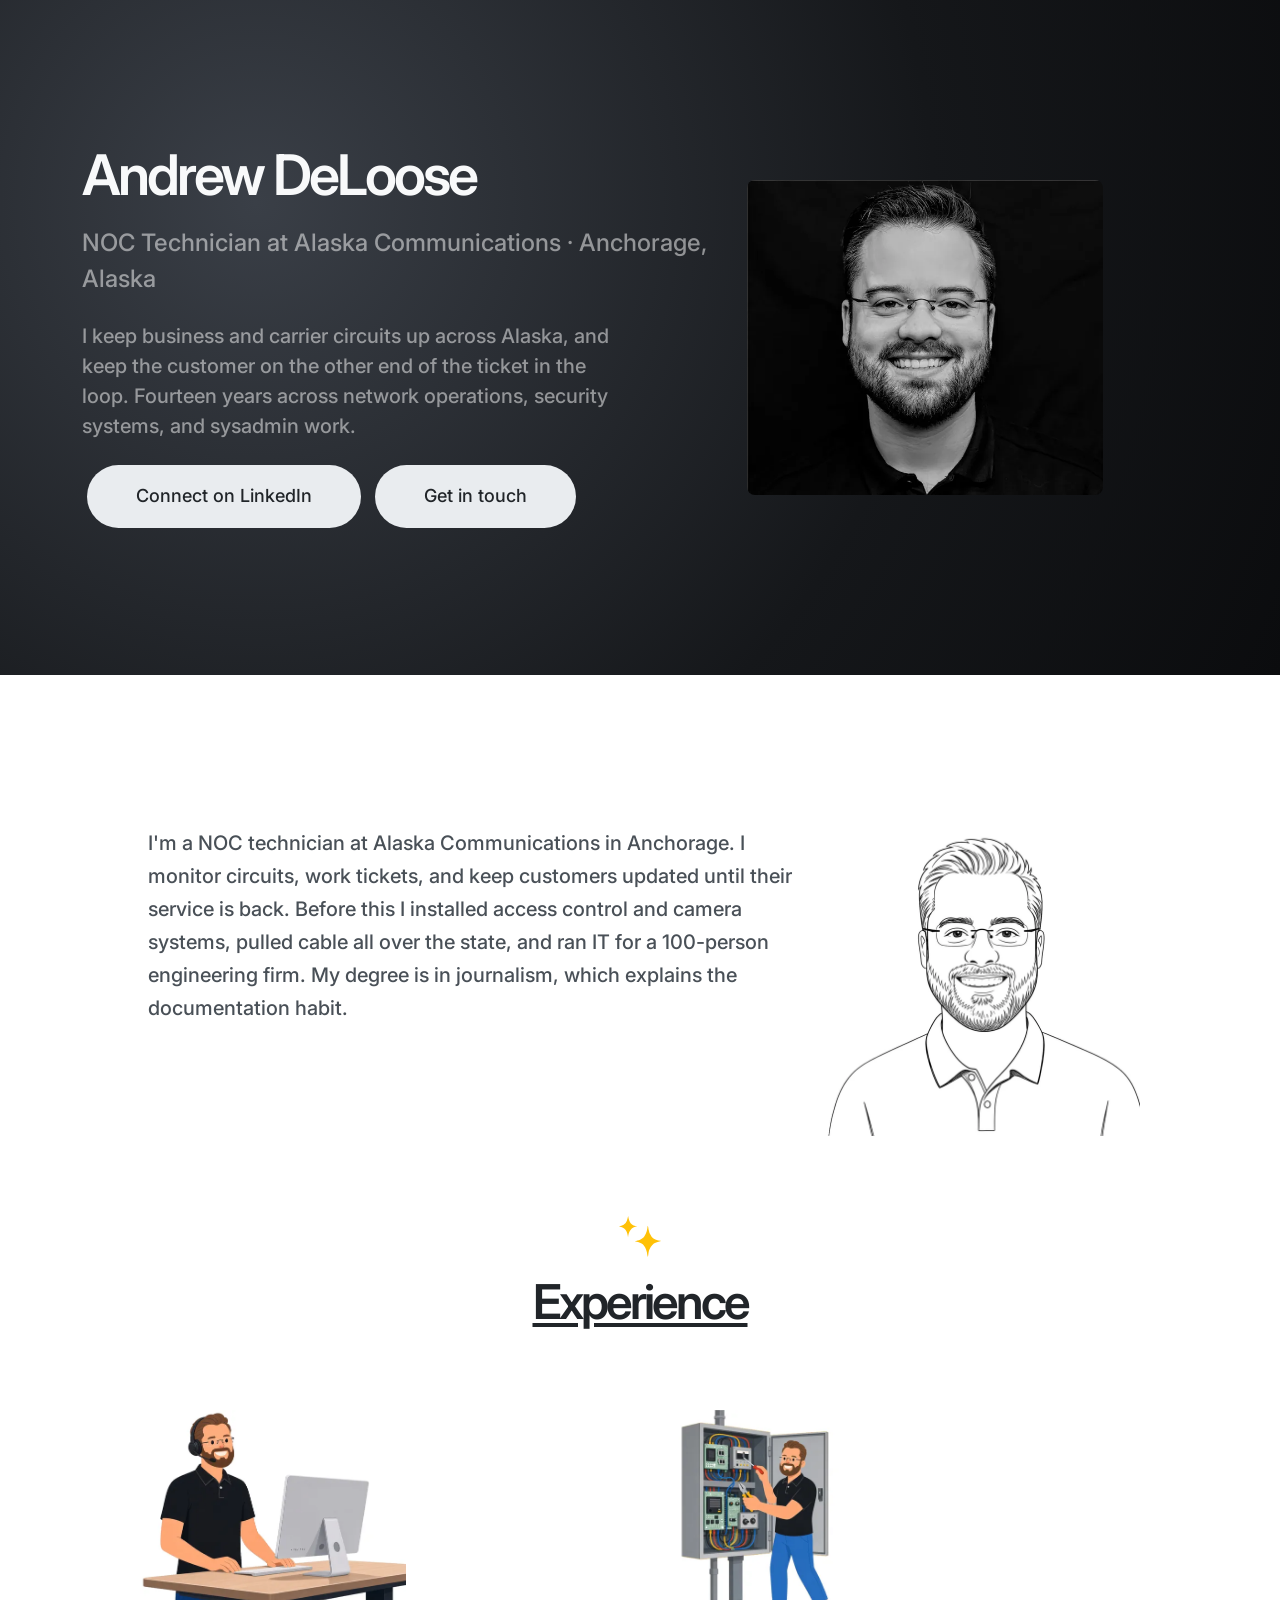
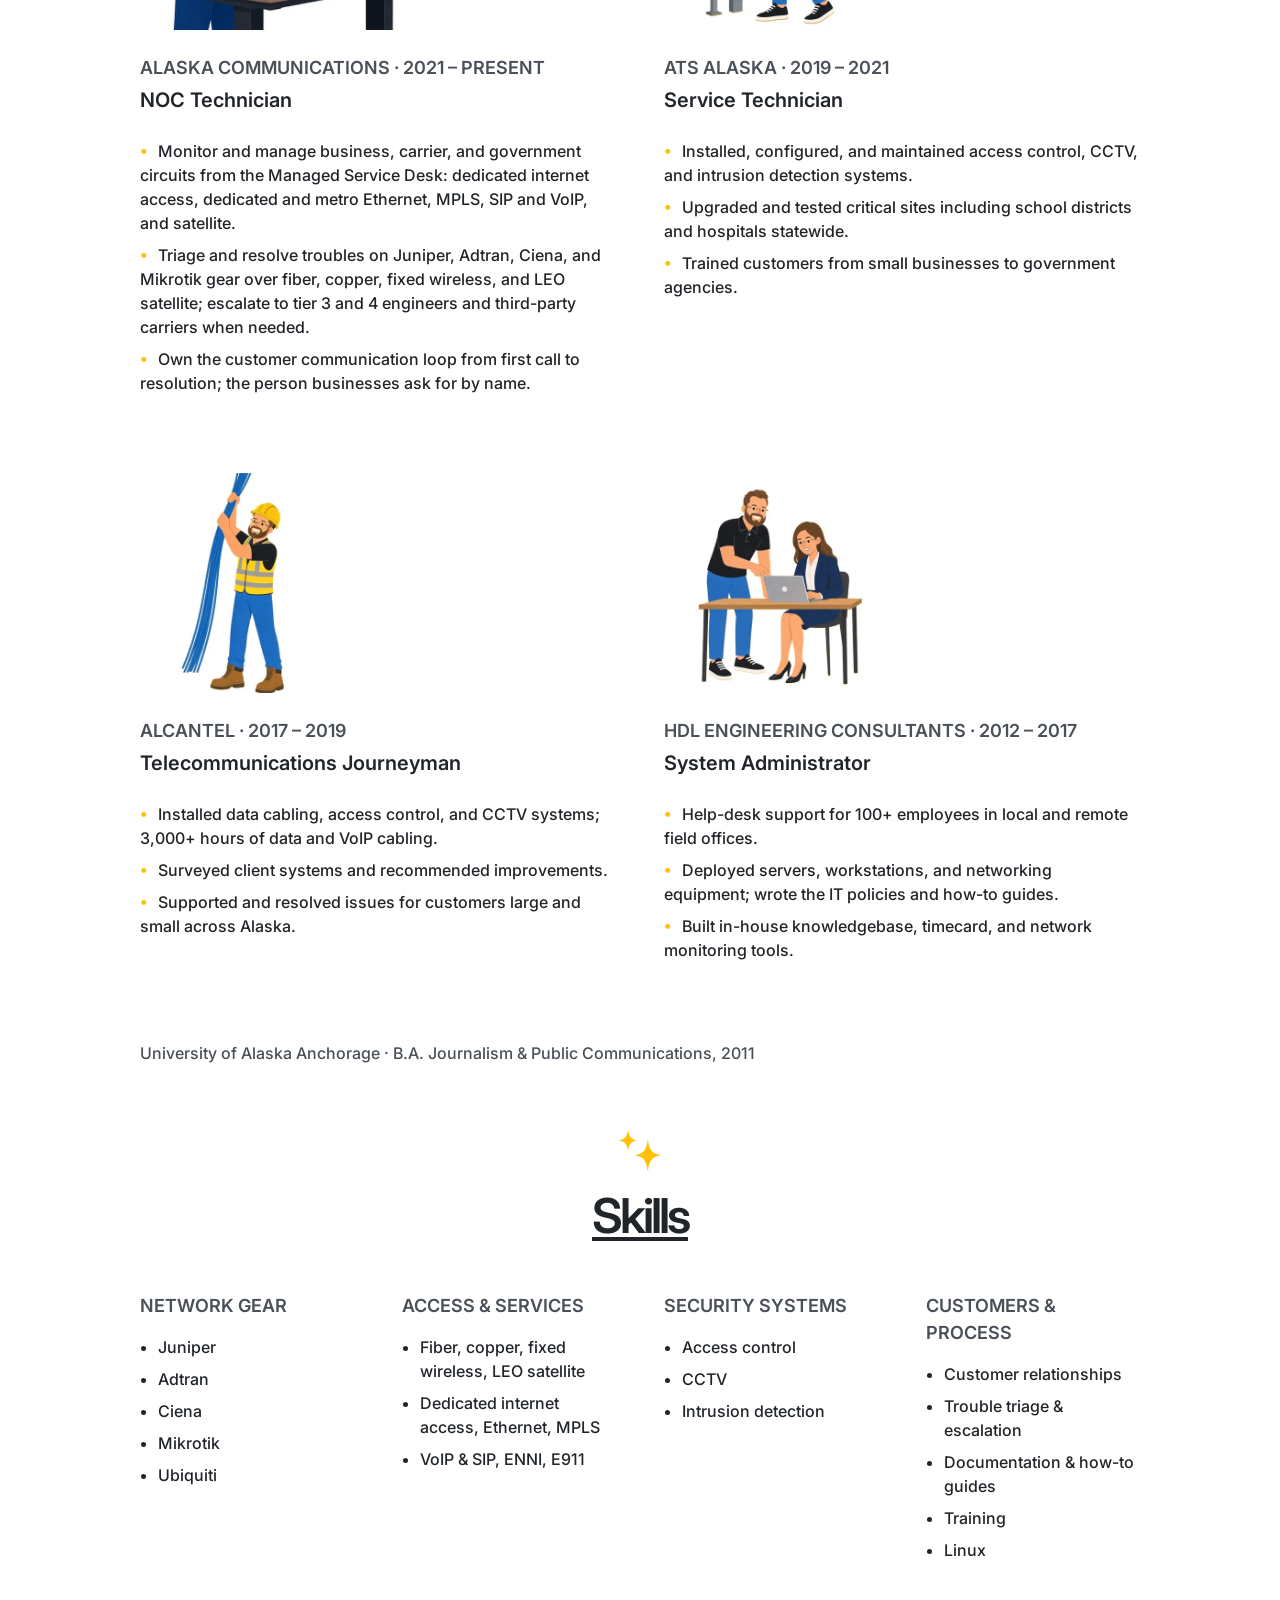
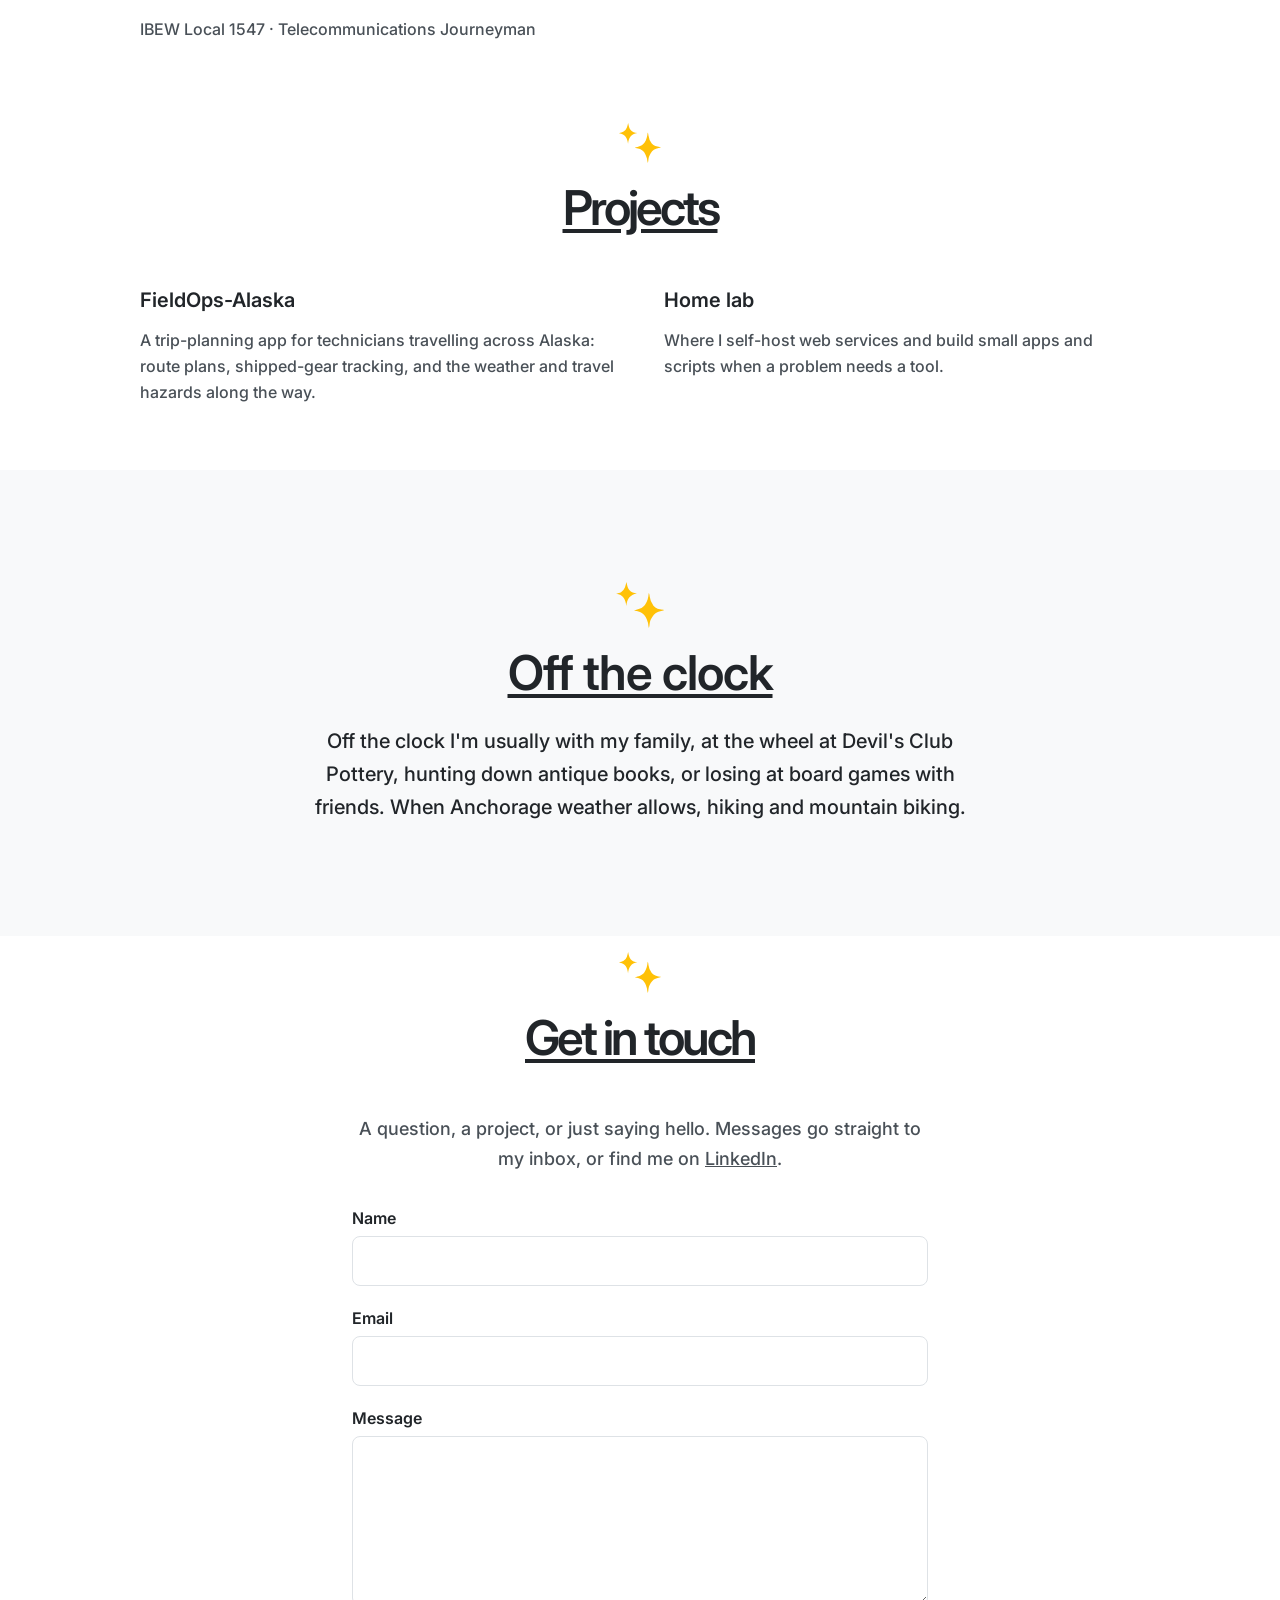
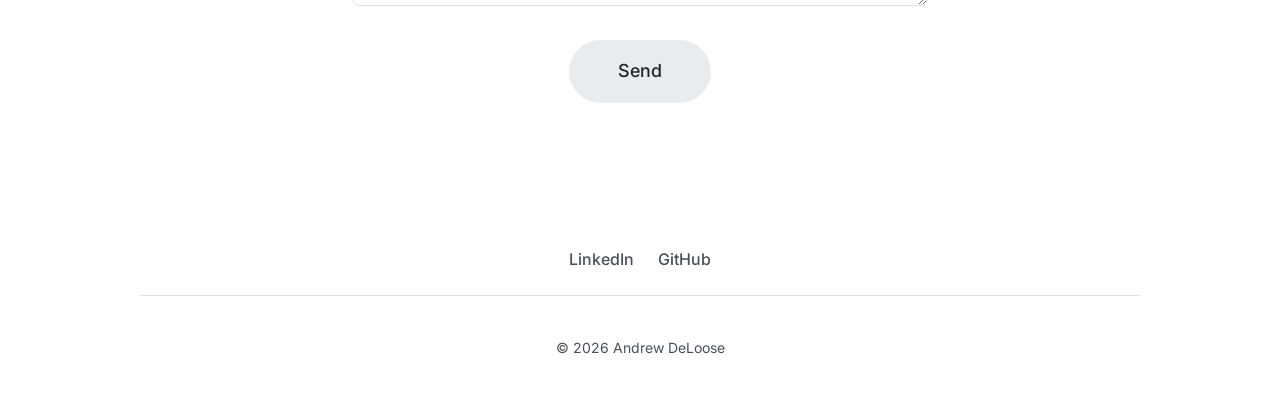
==== index.html @ 83fa168b "Refresh site copy and add contact form, projects and analytics - Name Alaska Communications and the " ====
<!DOCTYPE html>
<html lang="en-US">
<head>
	<meta charset="utf-8">
	<meta name="viewport" content="width=device-width, initial-scale=1">
	<title>Andrew DeLoose · NOC Technician, Anchorage, Alaska</title>
	<meta name="author" content="Andrew DeLoose">
	<meta name="description" content="NOC Technician at Alaska Communications in Anchorage. Business and carrier circuits on Juniper, Adtran, Ciena, and Mikrotik gear, plus security systems and sysadmin.">
	<meta name="robots" content="index, follow">
	<meta name="theme-color" content="#15171a">
	<link rel="canonical" href="https://andrewdeloose.com/">
	<link rel="icon" href="/favicon.svg" type="image/svg+xml">
	<link rel="apple-touch-icon" sizes="180x180" href="/apple-touch-icon.png">
	<meta property="og:type" content="website">
	<meta property="og:site_name" content="Andrew DeLoose">
	<meta property="og:locale" content="en_US">
	<meta property="og:url" content="https://andrewdeloose.com/">
	<meta property="og:title" content="Andrew DeLoose · NOC Technician, Anchorage, Alaska">
	<meta property="og:description" content="NOC Technician at Alaska Communications in Anchorage. Business and carrier circuits on Juniper, Adtran, Ciena, and Mikrotik gear, plus security systems and sysadmin.">
	<meta property="og:image" content="https://andrewdeloose.com/images/portrait-photo.jpg">
	<meta property="og:image:width" content="640">
	<meta property="og:image:height" content="567">
	<meta property="og:image:alt" content="Black-and-white headshot of Andrew DeLoose">
	<meta name="twitter:card" content="summary">
	<meta name="twitter:title" content="Andrew DeLoose · NOC Technician, Anchorage, Alaska">
	<meta name="twitter:description" content="NOC Technician at Alaska Communications in Anchorage. Business and carrier circuits on Juniper, Adtran, Ciena, and Mikrotik gear, plus security systems and sysadmin.">
	<meta name="twitter:image" content="https://andrewdeloose.com/images/portrait-photo.jpg">
	<link rel="preconnect" href="https://fonts.googleapis.com">
	<link rel="preconnect" href="https://fonts.gstatic.com" crossorigin>
	<link href="https://fonts.googleapis.com/css2?family=Inter:wght@400;500;600;700&display=swap" rel="stylesheet">
	<link rel="stylesheet" href="css/site.css">
	<script type="application/ld+json">
	{
		"@context": "https://schema.org",
		"@type": "Person",
		"name": "Andrew DeLoose",
		"url": "https://andrewdeloose.com/",
		"sameAs": [
			"https://www.linkedin.com/in/andrew-deloose-b6aa15a1",
			"https://github.com/kogneto"
		],
		"jobTitle": "NOC Technician",
		"worksFor": {
			"@type": "Organization",
			"name": "Alaska Communications"
		},
		"address": {
			"@type": "PostalAddress",
			"addressLocality": "Anchorage",
			"addressRegion": "AK",
			"addressCountry": "US"
		},
		"knowsAbout": ["Network operations", "Juniper", "Adtran", "Ciena", "Mikrotik", "Dedicated Internet Access", "MPLS", "VoIP", "Access control", "CCTV", "System administration"]
	}
	</script>
</head>
<body>

	<header class="hero">
		<div class="container">
			<div class="row">
				<div class="hero-text">
					<h1>Andrew DeLoose</h1>
					<p class="hero-sub">NOC Technician at Alaska Communications &middot; Anchorage, Alaska</p>
					<p class="hero-tag">I keep business and carrier circuits up across Alaska, and keep the customer on the other end of the ticket in the loop. Fourteen years across network operations, security systems, and sysadmin work.</p>
					<a href="https://www.linkedin.com/in/andrew-deloose-b6aa15a1" class="button">Connect on LinkedIn</a>
					<a href="#contact" class="button">Get in touch</a>
				</div>
				<div class="hero-photo">
					<picture>
						<source srcset="images/portrait-photo.webp" type="image/webp">
						<img src="images/portrait-photo.jpg" alt="Black-and-white headshot of Andrew DeLoose" width="640" height="567" fetchpriority="high">
					</picture>
				</div>
			</div>
		</div>
	</header>

	<main>

		<section class="section intro" aria-label="About">
			<div class="container">
				<div class="row">
					<div class="intro-art">
						<picture>
							<source srcset="images/portrait-line.webp" type="image/webp">
							<img src="images/portrait-line.png" alt="Line-art portrait of Andrew DeLoose" width="640" height="640" loading="lazy" decoding="async">
						</picture>
					</div>
					<div class="intro-text">
						<p>I'm a NOC technician at Alaska Communications in Anchorage. I monitor circuits, work tickets, and keep customers updated until their service is back. Before this I installed access control and camera systems, pulled cable all over the state, and ran IT for a 100-person engineering firm. My degree is in journalism, which explains the documentation habit.</p>
					</div>
				</div>
			</div>
		</section>

		<section class="section experience">
			<div class="container">
				<div class="section-title">
					<img src="images/sparkle.svg" alt="" width="42" height="40">
					<h2>Experience</h2>
				</div>
				<div class="row jobs">
					<article class="job">
						<picture>
							<source srcset="images/job-telecom.webp" type="image/webp">
							<img src="images/job-telecom.png" alt="" width="266" height="220" loading="lazy" decoding="async">
						</picture>
						<p class="eyebrow">Alaska Communications &middot; 2021 &ndash; Present</p>
						<h3>NOC Technician</h3>
						<ul>
							<li>Monitor and manage business, carrier, and government circuits from the Managed Service Desk: dedicated internet access, dedicated and metro Ethernet, MPLS, SIP and VoIP, and satellite.</li>
							<li>Triage and resolve troubles on Juniper, Adtran, Ciena, and Mikrotik gear over fiber, copper, fixed wireless, and LEO satellite; escalate to tier 3 and 4 engineers and third-party carriers when needed.</li>
							<li>Own the customer communication loop from first call to resolution; the person businesses ask for by name.</li>
						</ul>
					</article>
					<article class="job">
						<picture>
							<source srcset="images/job-ats.webp" type="image/webp">
							<img src="images/job-ats.png" alt="" width="220" height="220" loading="lazy" decoding="async">
						</picture>
						<p class="eyebrow">ATS Alaska &middot; 2019 &ndash; 2021</p>
						<h3>Service Technician</h3>
						<ul>
							<li>Installed, configured, and maintained access control, CCTV, and intrusion detection systems.</li>
							<li>Upgraded and tested critical sites including school districts and hospitals statewide.</li>
							<li>Trained customers from small businesses to government agencies.</li>
						</ul>
					</article>
					<article class="job">
						<picture>
							<source srcset="images/job-alcantel.webp" type="image/webp">
							<img src="images/job-alcantel.png" alt="" width="220" height="220" loading="lazy" decoding="async">
						</picture>
						<p class="eyebrow">AlcanTel &middot; 2017 &ndash; 2019</p>
						<h3>Telecommunications Journeyman</h3>
						<ul>
							<li>Installed data cabling, access control, and CCTV systems; 3,000+ hours of data and VoIP cabling.</li>
							<li>Surveyed client systems and recommended improvements.</li>
							<li>Supported and resolved issues for customers large and small across Alaska.</li>
						</ul>
					</article>
					<article class="job">
						<picture>
							<source srcset="images/job-hdl.webp" type="image/webp">
							<img src="images/job-hdl.png" alt="" width="220" height="220" loading="lazy" decoding="async">
						</picture>
						<p class="eyebrow">HDL Engineering Consultants &middot; 2012 &ndash; 2017</p>
						<h3>System Administrator</h3>
						<ul>
							<li>Help-desk support for 100+ employees in local and remote field offices.</li>
							<li>Deployed servers, workstations, and networking equipment; wrote the IT policies and how-to guides.</li>
							<li>Built in-house knowledgebase, timecard, and network monitoring tools.</li>
						</ul>
					</article>
				</div>
				<p class="education">University of Alaska Anchorage &middot; B.A. Journalism &amp; Public Communications, 2011</p>
			</div>
		</section>

		<section class="section skills">
			<div class="container">
				<div class="section-title">
					<img src="images/sparkle.svg" alt="" width="42" height="40">
					<h2>Skills</h2>
				</div>
				<div class="row">
					<div class="skill">
						<p class="eyebrow">Network gear</p>
						<ul>
							<li>Juniper</li>
							<li>Adtran</li>
							<li>Ciena</li>
							<li>Mikrotik</li>
							<li>Ubiquiti</li>
						</ul>
					</div>
					<div class="skill">
						<p class="eyebrow">Access &amp; services</p>
						<ul>
							<li>Fiber, copper, fixed wireless, LEO satellite</li>
							<li>Dedicated internet access, Ethernet, MPLS</li>
							<li>VoIP &amp; SIP, ENNI, E911</li>
						</ul>
					</div>
					<div class="skill">
						<p class="eyebrow">Security systems</p>
						<ul>
							<li>Access control</li>
							<li>CCTV</li>
							<li>Intrusion detection</li>
						</ul>
					</div>
					<div class="skill">
						<p class="eyebrow">Customers &amp; process</p>
						<ul>
							<li>Customer relationships</li>
							<li>Trouble triage &amp; escalation</li>
							<li>Documentation &amp; how-to guides</li>
							<li>Training</li>
							<li>Linux</li>
						</ul>
					</div>
				</div>
				<p class="credential">IBEW Local 1547 &middot; Telecommunications Journeyman</p>
			</div>
		</section>

		<section class="section projects">
			<div class="container">
				<div class="section-title">
					<img src="images/sparkle.svg" alt="" width="42" height="40">
					<h2>Projects</h2>
				</div>
				<div class="row">
					<article class="project">
						<h3>FieldOps-Alaska</h3>
						<p>A trip-planning app for technicians travelling across Alaska: route plans, shipped-gear tracking, and the weather and travel hazards along the way.</p>
					</article>
					<article class="project">
						<h3>Home lab</h3>
						<p>Where I self-host web services and build small apps and scripts when a problem needs a tool.</p>
					</article>
				</div>
			</div>
		</section>

		<section class="section offclock" id="offclock">
			<div class="container">
				<div class="row">
					<div class="offclock-text">
						<img src="images/sparkle.svg" alt="" width="48" height="46">
						<h2>Off the clock</h2>
						<p>Off the clock I'm usually with my family, at the wheel at Devil's Club Pottery, hunting down antique books, or losing at board games with friends. When Anchorage weather allows, hiking and mountain biking.</p>
					</div>
				</div>
			</div>
		</section>

		<section class="section contact" id="contact">
			<div class="container">
				<div class="section-title">
					<img src="images/sparkle.svg" alt="" width="42" height="40">
					<h2>Get in touch</h2>
				</div>
				<p class="contact-lead">A question, a project, or just saying hello. Messages go straight to my inbox, or find me on <a href="https://www.linkedin.com/in/andrew-deloose-b6aa15a1">LinkedIn</a>.</p>
				<form class="contact-form" action="https://api.web3forms.com/submit" method="POST">
					<input type="hidden" name="access_key" value="18b28a4e-0c64-4c32-a56f-6233b430051a">
					<input type="hidden" name="subject" value="Message from andrewdeloose.com">
					<input type="hidden" name="from_name" value="andrewdeloose.com">
					<input type="hidden" name="redirect" value="https://andrewdeloose.com/thanks.html">
					<input type="checkbox" name="botcheck" class="botcheck" tabindex="-1" autocomplete="off">
					<div class="field">
						<label for="contact-name">Name</label>
						<input id="contact-name" type="text" name="name" autocomplete="name" required>
					</div>
					<div class="field">
						<label for="contact-email">Email</label>
						<input id="contact-email" type="email" name="email" autocomplete="email" required>
					</div>
					<div class="field">
						<label for="contact-message">Message</label>
						<textarea id="contact-message" name="message" rows="6" required></textarea>
					</div>
					<button type="submit" class="button">Send</button>
				</form>
			</div>
		</section>

	</main>

	<footer>
		<div class="container">
			<nav class="footer-links" aria-label="Profiles">
				<a href="https://www.linkedin.com/in/andrew-deloose-b6aa15a1">LinkedIn</a>
				<a href="https://github.com/kogneto">GitHub</a>
			</nav>
			<p class="copyright">&copy; 2026 Andrew DeLoose</p>
		</div>
	</footer>

	<script>
		var band = document.getElementById('offclock');
		if ('IntersectionObserver' in window) {
			new IntersectionObserver(function (entries) {
				entries.forEach(function (entry) { band.classList.toggle('is-dark', entry.isIntersecting); });
			}, { rootMargin: '0px 0px -55% 0px' }).observe(band);
		}
	</script>
	<script data-goatcounter="https://andrewdeloose.goatcounter.com/count" async src="//gc.zgo.at/count.js"></script>

</body>
</html>
---- css/site.css ----
/* andrewdeloose.com — one stylesheet, mobile first.
   Spacing and column widths mirror the Bootstrap grid the old build used
   (24px gutters, 64rem content width) so the rendered page matches it. */

:root {
	--text: #212529;
	--muted: #495057;
	--light: #f8f9fa;
	--rule: #dee2e6;
	--accent: #ffc107;
	--button: #e9ecef;
	--band: #000;
	--band-text: #e9ecef;
	--hero: radial-gradient(circle at 20% 30%, #3a3f47 0%, #15171a 60%, #0b0c0e 100%);
}

*, *::before, *::after { box-sizing: border-box; }

body {
	margin: 0;
	font-family: Inter, sans-serif;
	font-size: 1rem;
	line-height: 1.5;
	color: var(--text);
	background: #fff;
}

img { display: block; max-width: 100%; height: auto; }
h1, h2, h3 { margin: 0 0 30px; font-weight: 600; line-height: 1.2; }
h1 { margin-bottom: 1rem; font-size: min(3.5rem, 1.475rem + 2.7vw); color: var(--light); }
h2 { font-size: min(3rem, 1.425rem + 2.1vw); text-decoration: underline; text-underline-offset: 4px; }
h3 { margin-bottom: 1.5rem; font-size: 1.25rem; line-height: 1.5; }
p { margin: 0 0 1rem; }
ul { margin: 0 0 30px; padding: 0; list-style: none; }
li { margin-bottom: .5rem; font-weight: 500; }
a { color: inherit; }

/* Grid helpers */
.container { width: 100%; max-width: 64rem; margin: 0 auto; padding: 0 12px; }
.row { display: flex; flex-wrap: wrap; margin: 0 -12px; }
.row > * { width: 100%; padding: 0 12px; }

/* Hero (also the 404 page) */
.hero {
	display: flex;
	align-items: center;
	min-height: 75vh;
	padding: 3rem 0;
	color: #fff;
	background: var(--hero);
}
.hero .container { max-width: none; }
.hero .row { align-items: center; }
.hero-sub, .hero-tag { margin: 0; font-weight: 500; color: rgba(255, 255, 255, .5); }
.hero-sub { font-size: min(1.5rem, 1.275rem + .3vw); }
.hero-tag { max-width: 34rem; margin-top: 1.5rem; font-size: 1.25rem; }
.hero-photo { display: none; }
.hero-photo img { border-radius: .5rem; }

.button {
	display: inline-block;
	margin: 1.5rem 5px 5px;
	padding: 1rem 3rem;
	font-size: 1.125rem;
	font-weight: 500;
	line-height: 1.6;
	color: var(--text);
	text-align: center;
	text-decoration: none;
	white-space: nowrap;
	background: var(--button);
	border: 1px solid transparent;
	border-radius: 50rem;
	transition: .2s ease-in-out;
}
.button:hover { color: #fff; background: var(--text); }

/* Content sections */
main { padding: 5rem 0; }
.section { position: relative; padding: 4rem 0; overflow: hidden; }
.section-title { margin-bottom: 3rem; text-align: center; }
.section-title img { margin: 0 auto 1rem; }
.eyebrow {
	margin: 0 0 .25rem;
	font-size: 1.125rem;
	font-weight: 600;
	line-height: 1.5;
	color: var(--muted);
	text-transform: uppercase;
}

.intro .row { row-gap: 1.5rem; justify-content: space-between; }
.intro-text { padding: .5rem 12px 0 20px; }
.intro p { margin: 0; font-size: 1.25rem; font-weight: 500; line-height: 1.65; color: var(--muted); }

.experience { padding: 1rem 0 0; }
.jobs { row-gap: 3rem; }
.job img { max-height: 220px; margin-bottom: 1.5rem; }
.job li::before {
	content: "\2022";
	display: inline-block;
	position: relative;
	top: -1px;
	width: 1.125rem;
	font-weight: 700;
	color: var(--accent);
}
.education { margin: 3rem 0 0; font-weight: 500; line-height: 1.65; color: var(--muted); }

.skills .row { row-gap: 1.5rem; justify-content: center; }
.skills .eyebrow { margin-bottom: 1rem; }
.skills ul { list-style: disc; padding-left: 1.125rem; }
.credential { margin: 1.5rem 0 0; font-weight: 500; line-height: 1.65; color: var(--muted); }

/* Projects */
.projects { padding-top: 1rem; }
.projects .row { row-gap: 1.5rem; }
.project h3 { margin-bottom: .75rem; }
.project p { margin: 0; font-weight: 500; line-height: 1.65; color: var(--muted); }

/* Get in touch */
.contact { padding-top: 1rem; }
.contact-lead {
	max-width: 36rem;
	margin: 0 auto 2rem;
	font-size: 1.125rem;
	font-weight: 500;
	line-height: 1.65;
	color: var(--muted);
	text-align: center;
}
.contact-form { max-width: 36rem; margin: 0 auto; text-align: center; }
.field { margin-bottom: 1.25rem; text-align: left; }
.field label { display: block; margin-bottom: .375rem; font-weight: 600; }
.field input, .field textarea {
	width: 100%;
	padding: .75rem 1rem;
	font: inherit;
	color: var(--text);
	background: #fff;
	border: 1px solid var(--rule);
	border-radius: .5rem;
}
.field textarea { resize: vertical; }
.field input:focus, .field textarea:focus {
	border-color: var(--text);
	outline: 2px solid var(--accent);
	outline-offset: 1px;
}
.contact-form .button { margin: .5rem 0 0; font-family: inherit; cursor: pointer; }
.botcheck { display: none; }

/* "Off the clock" turns black once it scrolls into view (class added by the inline script) */
.offclock { text-align: center; background: var(--light); }
.offclock, .offclock h2 { transition: background-color .5s ease, color .5s ease; }
.offclock .row { justify-content: center; }
.offclock img { margin: 0 auto 1rem; }
.offclock h2 { margin-bottom: 1.5rem; }
.offclock p { margin: 0; font-size: 1.25rem; font-weight: 500; line-height: 1.65; }
.offclock.is-dark { color: var(--band-text); background: var(--band); }
.offclock.is-dark h2 { color: var(--light); }

/* Footer */
.footer-links { display: flex; justify-content: center; margin-bottom: 1.5rem; }
.footer-links a { padding: 0 12px; font-weight: 500; color: var(--muted); text-decoration: none; }
.copyright {
	margin: 0;
	padding: 2.5rem 0;
	font-size: .875rem;
	line-height: 1.65;
	color: var(--muted);
	text-align: center;
	border-top: 1px solid var(--rule);
}

/* 404 */
.error { min-height: 100vh; text-align: center; }
.error-code {
	margin: 0;
	font-size: clamp(5rem, 2rem + 12vw, 10rem);
	font-weight: 700;
	line-height: 1;
	letter-spacing: 4px;
	color: rgba(255, 255, 255, .5);
}
.error .hero-tag { margin-right: auto; margin-left: auto; }

/* Breakpoints (same steps as the old grid) */
@media (min-width: 576px) {
	.hero .container { max-width: 540px; }
}
@media (min-width: 768px) {
	.hero .container { max-width: 720px; }
	.hero-text { width: 75%; }
	.hero-photo { display: block; width: 41.66666667%; }
	.intro-art { width: 33.33333333%; }
	.intro-text { width: 66.66666667%; }
	.job { width: 50%; }
	.skill { width: 50%; }
	.project { width: 50%; }
	.offclock-text { width: 66.66666667%; }
}
@media (min-width: 992px) {
	.hero .container { max-width: 960px; }
	.hero-text { width: 66.66666667%; }
	.hero-photo { width: 33.33333333%; }
	h1, h2 { letter-spacing: -3px; }
	.offclock h2 { letter-spacing: -1px; }
	.intro .row { flex-direction: row-reverse; }
	.experience .section-title { margin-bottom: 5rem; }
	.skill { width: 25%; }
	.jobs, .skills .row, .projects .row { margin: 0 -24px; }
	.job, .skill, .project { padding: 0 24px; }
	.offclock .container { padding-top: 3rem; padding-bottom: 3rem; }
}
@media (min-width: 1200px) {
	.hero .container { max-width: 1140px; }
	.hero-text { width: 58.33333333%; }
}
@media (min-width: 1400px) {
	.hero .container { max-width: 1320px; }
}
@media (prefers-reduced-motion: reduce) {
	.button, .offclock, .offclock h2 { transition: none; }
}
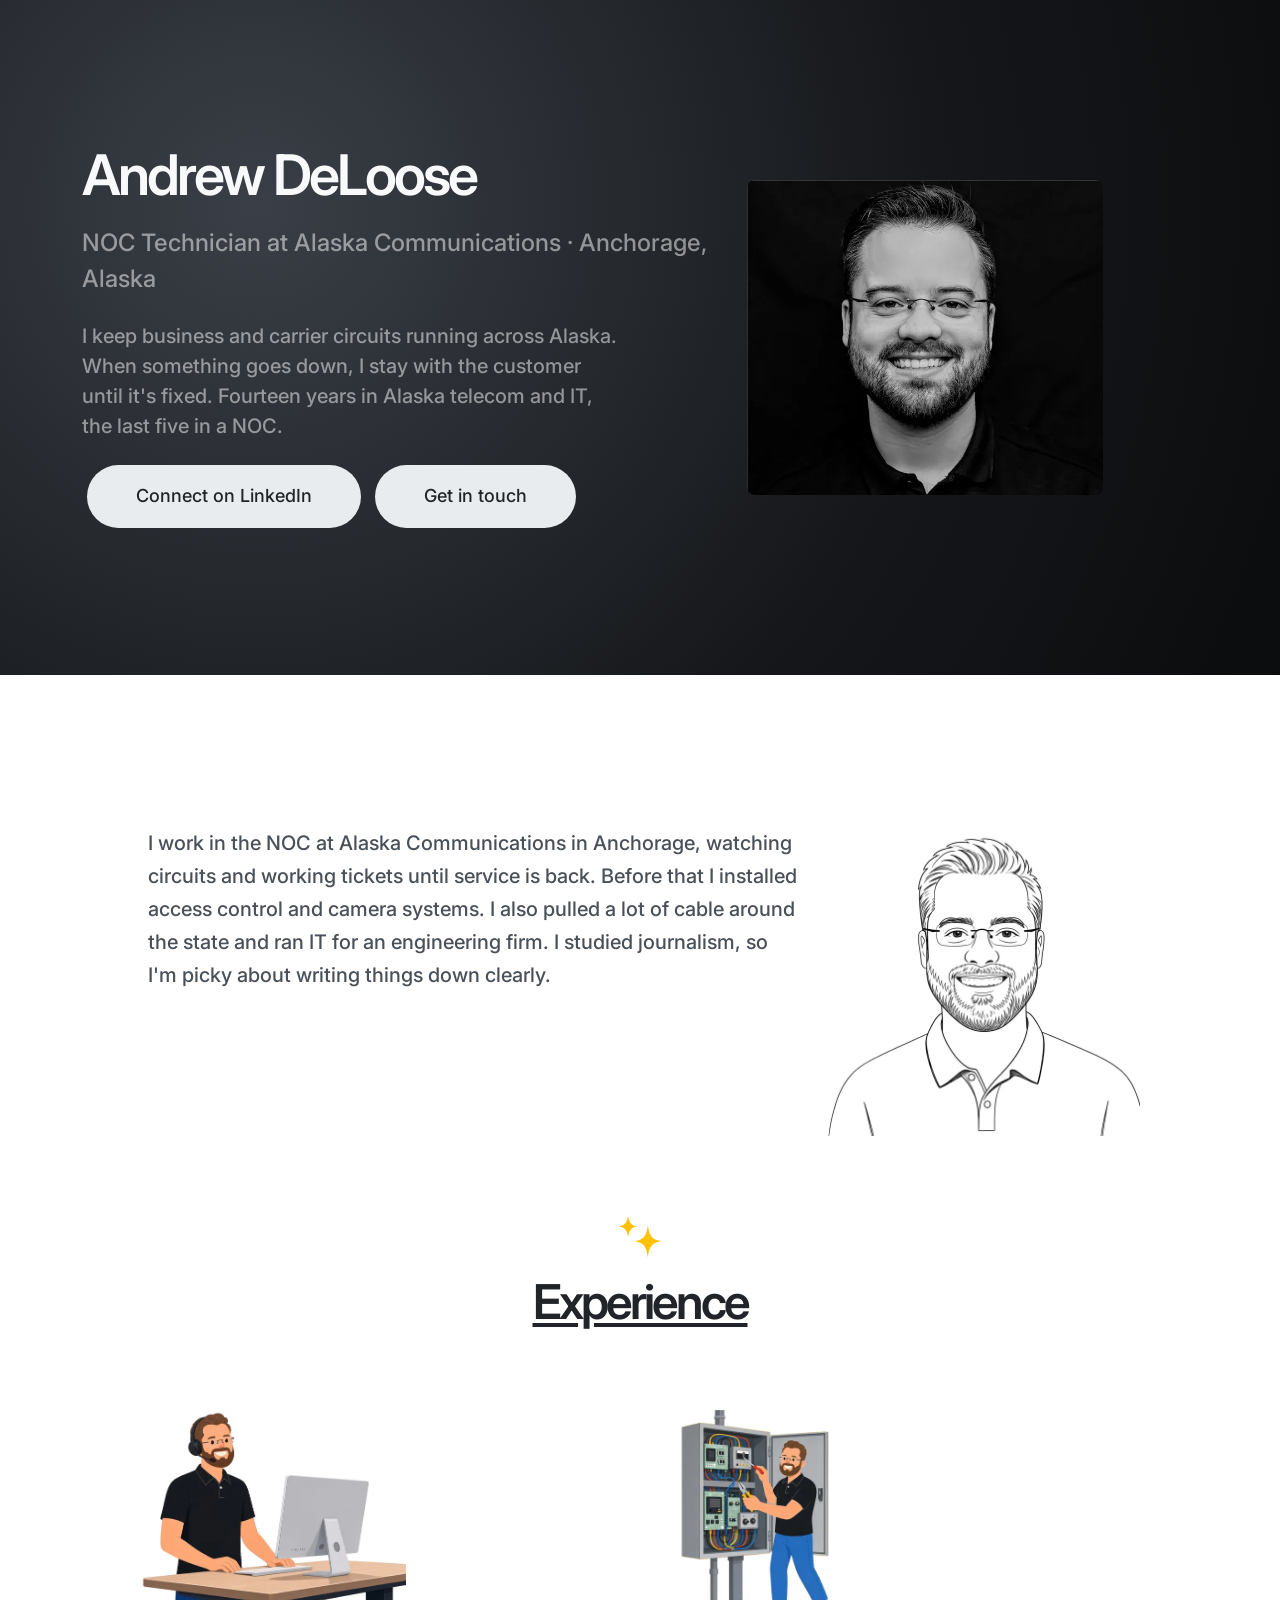
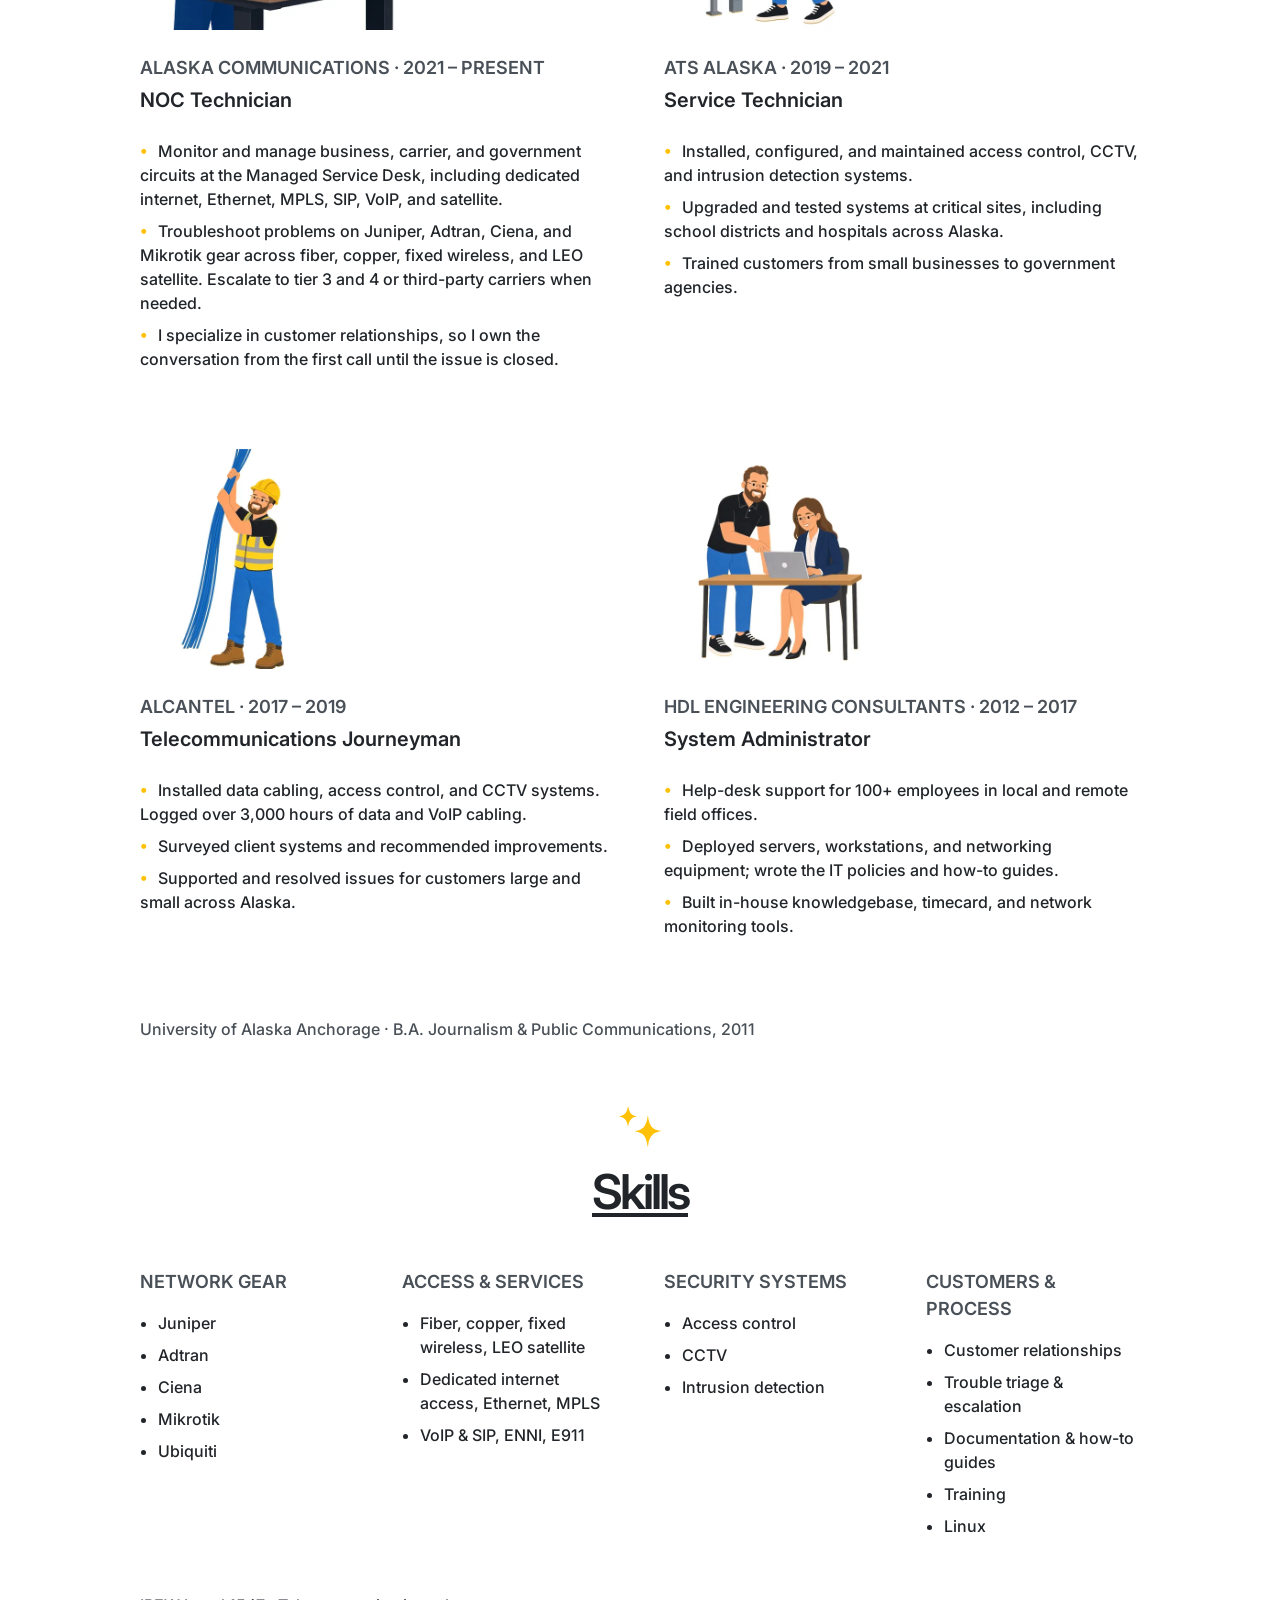
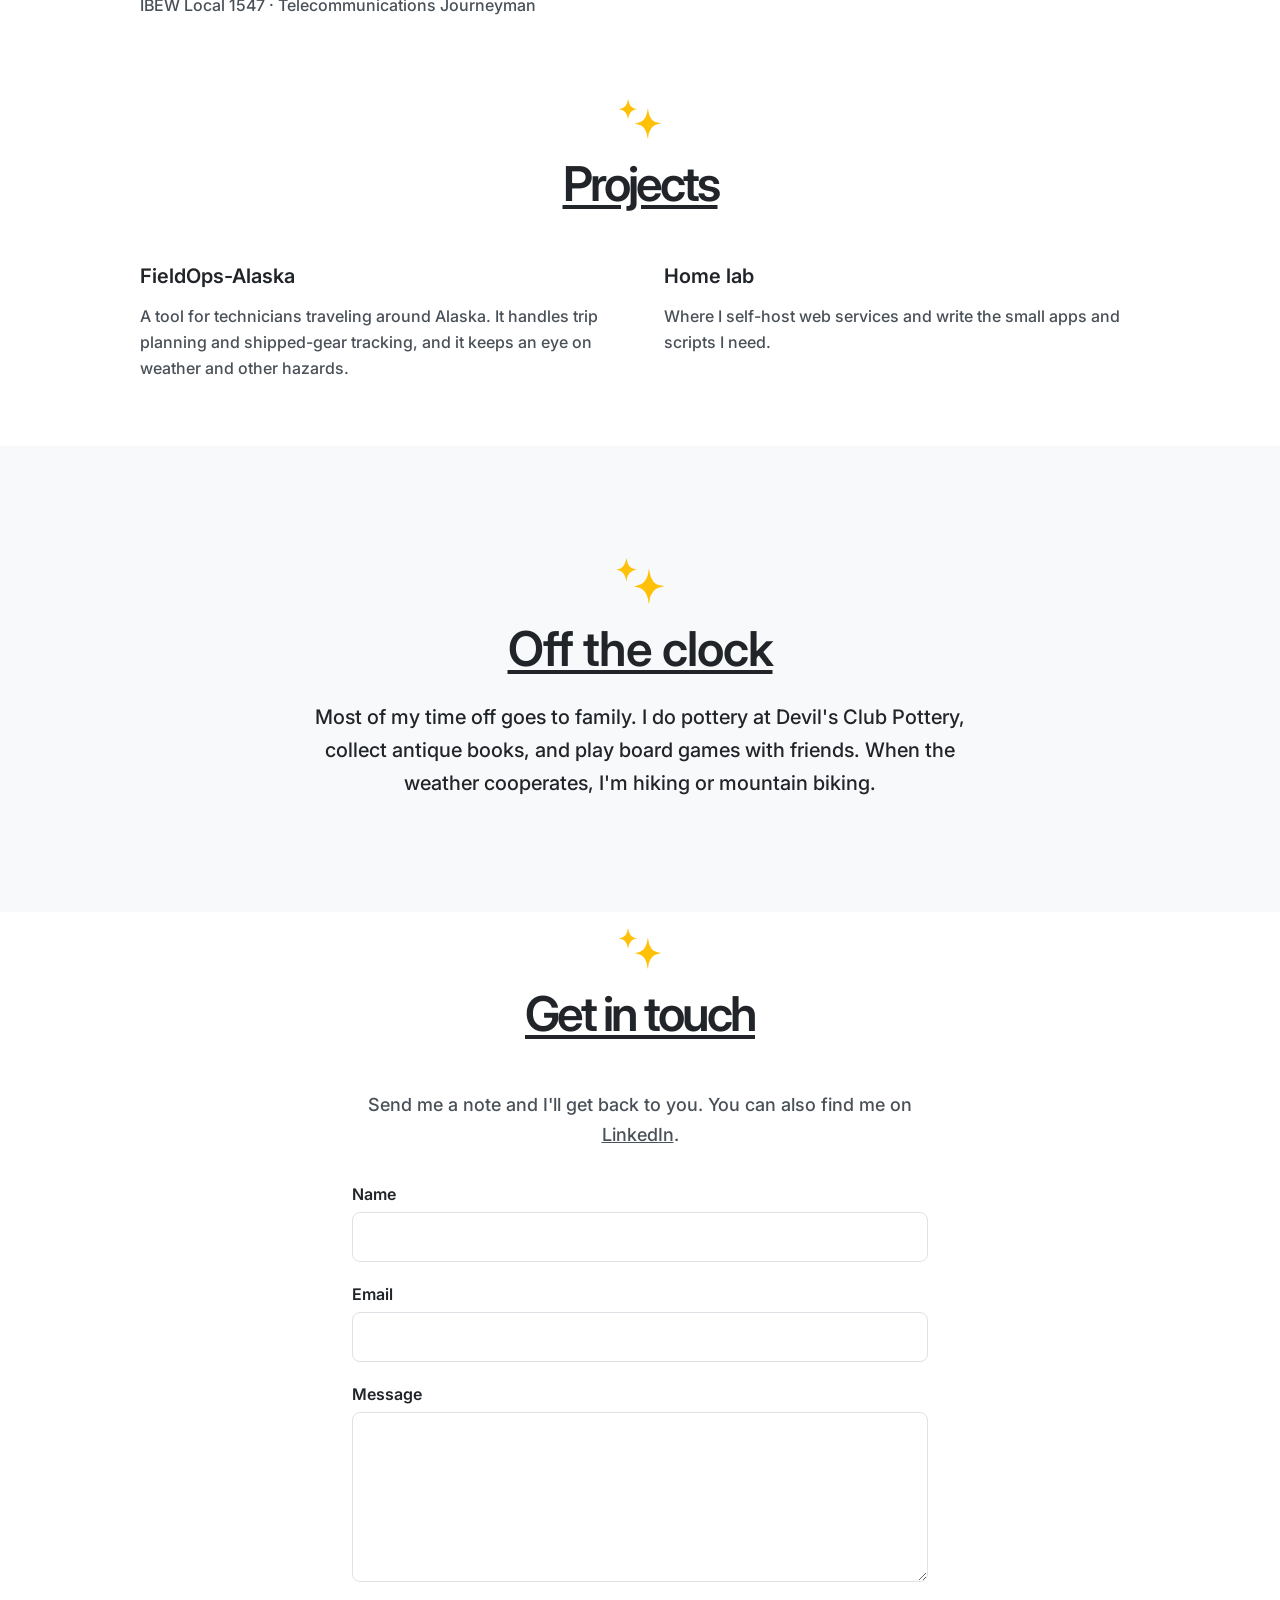
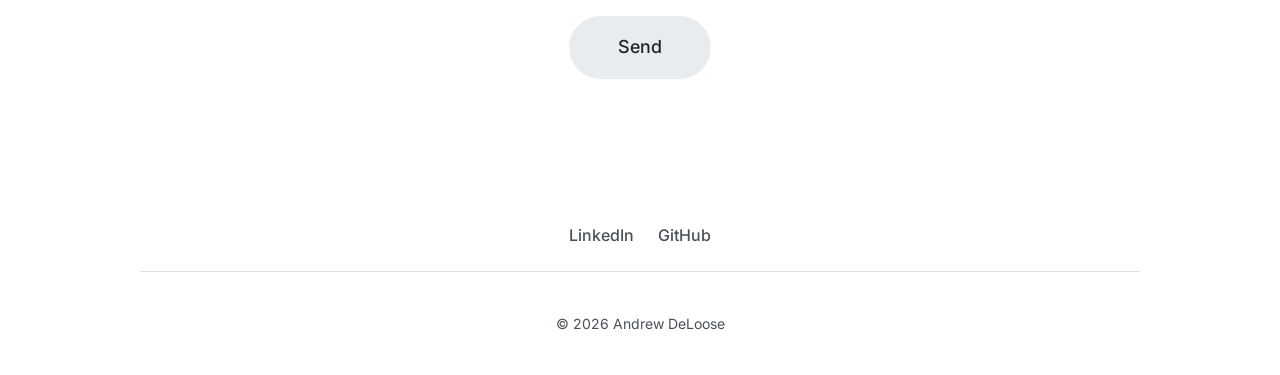
==== commit dcf5db17: "Tighten site copy and center the layout on phones - Hero, intro, and NOC bullets reworded in plainer" ====
--- a/index.html
+++ b/index.html
@@ -62,7 +62,7 @@
 				<div class="hero-text">
 					<h1>Andrew DeLoose</h1>
 					<p class="hero-sub">NOC Technician at Alaska Communications &middot; Anchorage, Alaska</p>
-					<p class="hero-tag">I keep business and carrier circuits up across Alaska, and keep the customer on the other end of the ticket in the loop. Fourteen years across network operations, security systems, and sysadmin work.</p>
+					<p class="hero-tag">I keep business and carrier circuits running across Alaska. When something goes down, I stay with the customer until it's fixed. Fourteen years in Alaska telecom and IT, the last five in a NOC.</p>
 					<a href="https://www.linkedin.com/in/andrew-deloose-b6aa15a1" class="button">Connect on LinkedIn</a>
 					<a href="#contact" class="button">Get in touch</a>
 				</div>
@@ -88,7 +88,7 @@
 						</picture>
 					</div>
 					<div class="intro-text">
-						<p>I'm a NOC technician at Alaska Communications in Anchorage. I monitor circuits, work tickets, and keep customers updated until their service is back. Before this I installed access control and camera systems, pulled cable all over the state, and ran IT for a 100-person engineering firm. My degree is in journalism, which explains the documentation habit.</p>
+						<p>I work in the NOC at Alaska Communications in Anchorage, watching circuits and working tickets until service is back. Before that I installed access control and camera systems. I also pulled a lot of cable around the state and ran IT for an engineering firm. I studied journalism, so I'm picky about writing things down clearly.</p>
 					</div>
 				</div>
 			</div>
@@ -109,9 +109,9 @@
 						<p class="eyebrow">Alaska Communications &middot; 2021 &ndash; Present</p>
 						<h3>NOC Technician</h3>
 						<ul>
-							<li>Monitor and manage business, carrier, and government circuits from the Managed Service Desk: dedicated internet access, dedicated and metro Ethernet, MPLS, SIP and VoIP, and satellite.</li>
-							<li>Triage and resolve troubles on Juniper, Adtran, Ciena, and Mikrotik gear over fiber, copper, fixed wireless, and LEO satellite; escalate to tier 3 and 4 engineers and third-party carriers when needed.</li>
-							<li>Own the customer communication loop from first call to resolution; the person businesses ask for by name.</li>
+							<li>Monitor and manage business, carrier, and government circuits at the Managed Service Desk, including dedicated internet, Ethernet, MPLS, SIP, VoIP, and satellite.</li>
+							<li>Troubleshoot problems on Juniper, Adtran, Ciena, and Mikrotik gear across fiber, copper, fixed wireless, and LEO satellite. Escalate to tier 3 and 4 or third-party carriers when needed.</li>
+							<li>I specialize in customer relationships, so I own the conversation from the first call until the issue is closed.</li>
 						</ul>
 					</article>
 					<article class="job">
@@ -123,7 +123,7 @@
 						<h3>Service Technician</h3>
 						<ul>
 							<li>Installed, configured, and maintained access control, CCTV, and intrusion detection systems.</li>
-							<li>Upgraded and tested critical sites including school districts and hospitals statewide.</li>
+							<li>Upgraded and tested systems at critical sites, including school districts and hospitals across Alaska.</li>
 							<li>Trained customers from small businesses to government agencies.</li>
 						</ul>
 					</article>
@@ -135,7 +135,7 @@
 						<p class="eyebrow">AlcanTel &middot; 2017 &ndash; 2019</p>
 						<h3>Telecommunications Journeyman</h3>
 						<ul>
-							<li>Installed data cabling, access control, and CCTV systems; 3,000+ hours of data and VoIP cabling.</li>
+							<li>Installed data cabling, access control, and CCTV systems. Logged over 3,000 hours of data and VoIP cabling.</li>
 							<li>Surveyed client systems and recommended improvements.</li>
 							<li>Supported and resolved issues for customers large and small across Alaska.</li>
 						</ul>
@@ -215,11 +215,11 @@
 				<div class="row">
 					<article class="project">
 						<h3>FieldOps-Alaska</h3>
-						<p>A trip-planning app for technicians travelling across Alaska: route plans, shipped-gear tracking, and the weather and travel hazards along the way.</p>
+						<p>A tool for technicians traveling around Alaska. It handles trip planning and shipped-gear tracking, and it keeps an eye on weather and other hazards.</p>
 					</article>
 					<article class="project">
 						<h3>Home lab</h3>
-						<p>Where I self-host web services and build small apps and scripts when a problem needs a tool.</p>
+						<p>Where I self-host web services and write the small apps and scripts I need.</p>
 					</article>
 				</div>
 			</div>
@@ -231,7 +231,7 @@
 					<div class="offclock-text">
 						<img src="images/sparkle.svg" alt="" width="48" height="46">
 						<h2>Off the clock</h2>
-						<p>Off the clock I'm usually with my family, at the wheel at Devil's Club Pottery, hunting down antique books, or losing at board games with friends. When Anchorage weather allows, hiking and mountain biking.</p>
+						<p>Most of my time off goes to family. I do pottery at Devil's Club Pottery, collect antique books, and play board games with friends. When the weather cooperates, I'm hiking or mountain biking.</p>
 					</div>
 				</div>
 			</div>
@@ -243,7 +243,7 @@
 					<img src="images/sparkle.svg" alt="" width="42" height="40">
 					<h2>Get in touch</h2>
 				</div>
-				<p class="contact-lead">A question, a project, or just saying hello. Messages go straight to my inbox, or find me on <a href="https://www.linkedin.com/in/andrew-deloose-b6aa15a1">LinkedIn</a>.</p>
+				<p class="contact-lead">Send me a note and I'll get back to you. You can also find me on <a href="https://www.linkedin.com/in/andrew-deloose-b6aa15a1">LinkedIn</a>.</p>
 				<form class="contact-form" action="https://api.web3forms.com/submit" method="POST">
 					<input type="hidden" name="access_key" value="18b28a4e-0c64-4c32-a56f-6233b430051a">
 					<input type="hidden" name="subject" value="Message from andrewdeloose.com">
--- a/css/site.css
+++ b/css/site.css
@@ -220,6 +220,23 @@
 @media (min-width: 1400px) {
 	.hero .container { max-width: 1320px; }
 }
+/* Phones: center the text blocks and images. Bulleted lists stay left-aligned
+   inside a centered block so the bullets line up. Desktop is unchanged. */
+@media (max-width: 767.98px) {
+	.hero-text, .intro-text, .job, .skill, .project, .education, .credential { text-align: center; }
+	.hero-tag { margin-right: auto; margin-left: auto; }
+	.intro-art { text-align: center; }
+	.intro-text { padding: .5rem 12px 0; }
+	.intro-art picture, .job picture { display: block; }
+	.intro-art img, .job img { margin-right: auto; margin-left: auto; }
+	.job ul, .skill ul {
+		display: inline-block;
+		text-align: left;
+	}
+	.skill ul { width: 16rem; max-width: 100%; }
+	.skill .eyebrow { text-align: center; }
+}
+
 @media (prefers-reduced-motion: reduce) {
 	.button, .offclock, .offclock h2 { transition: none; }
 }
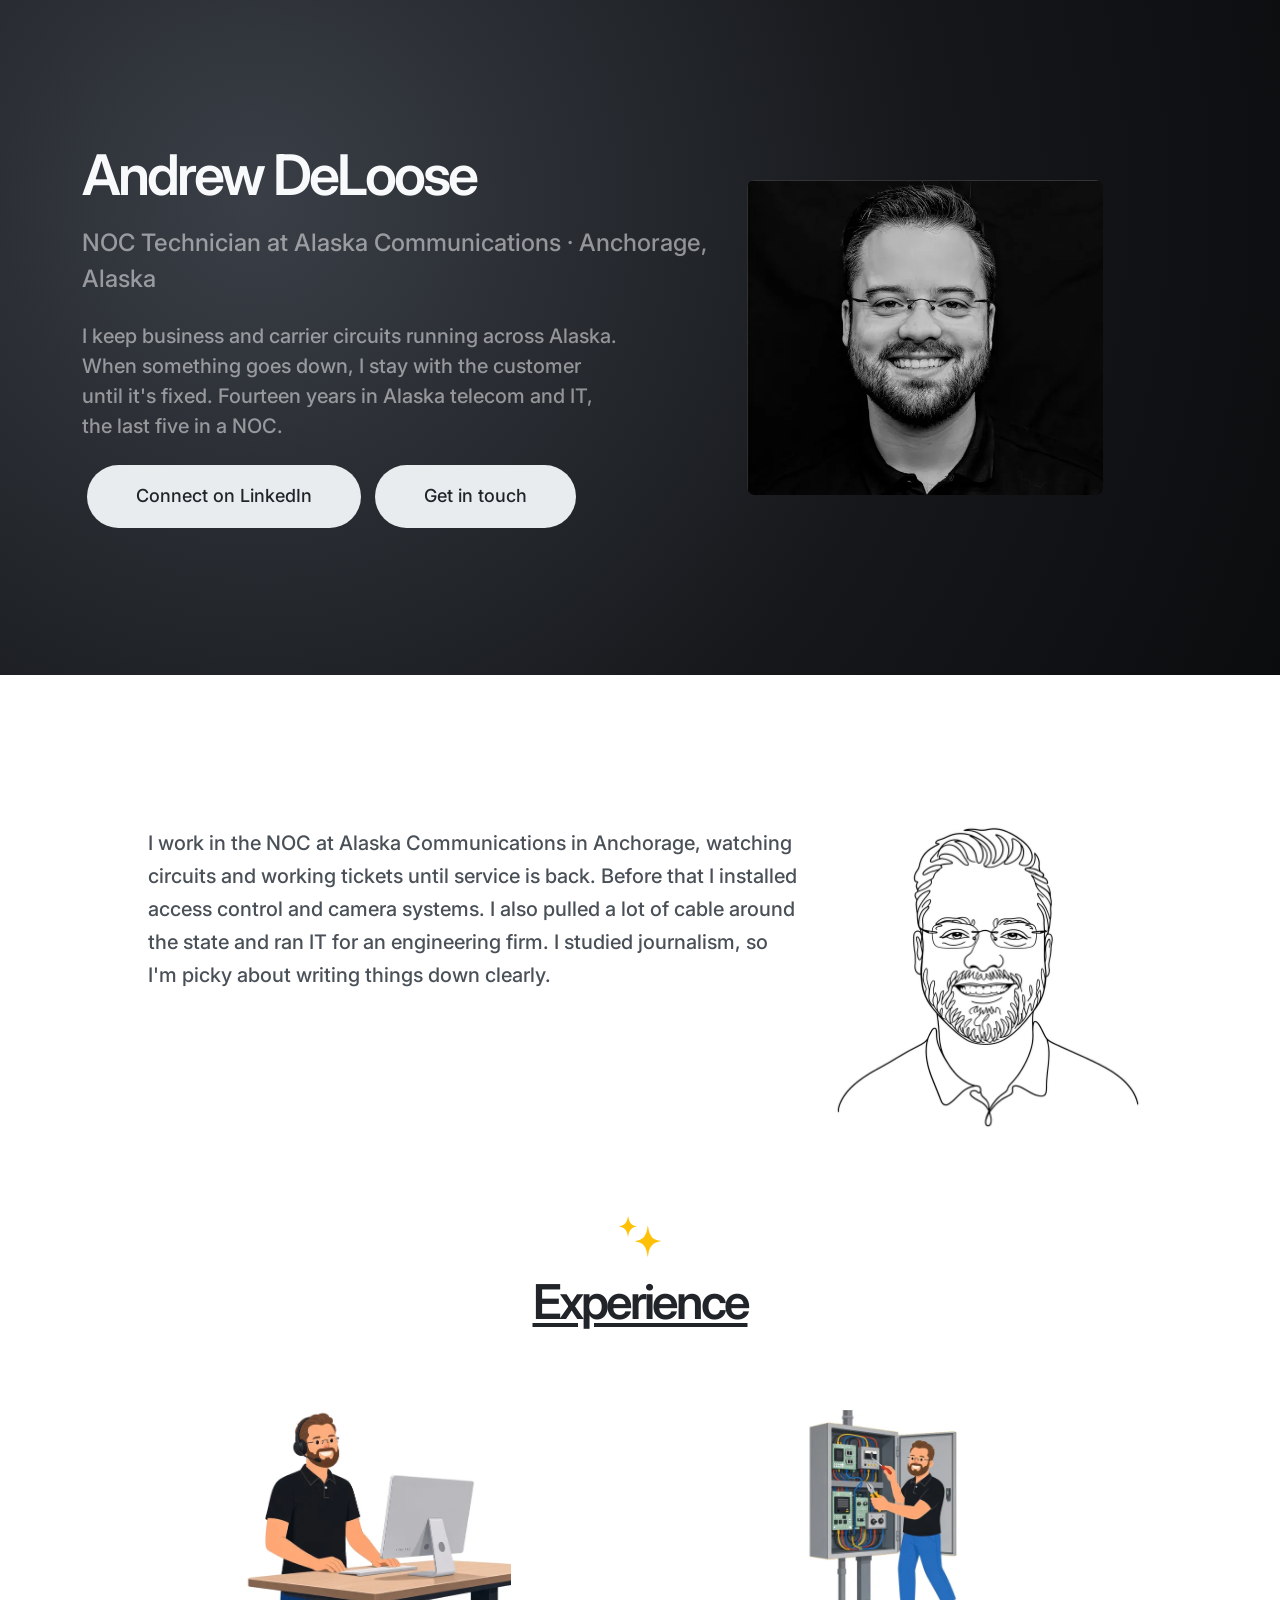
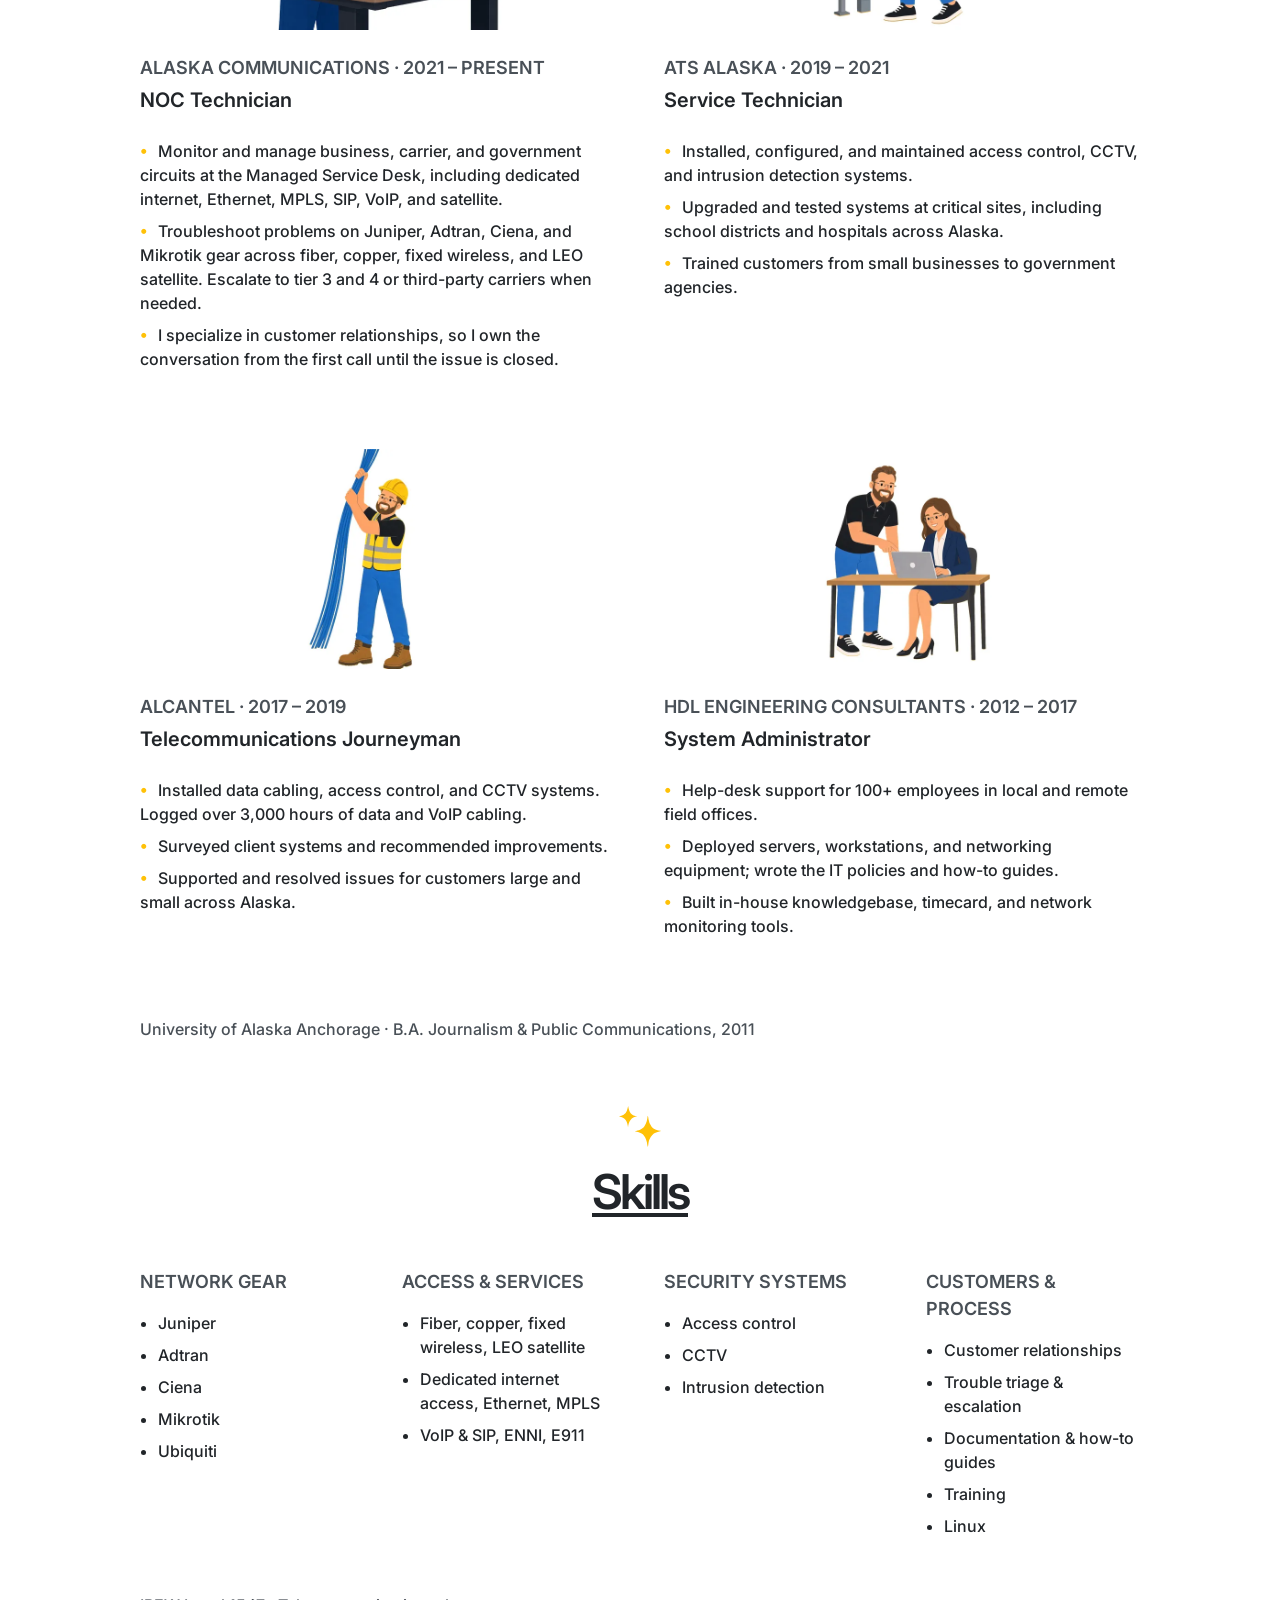
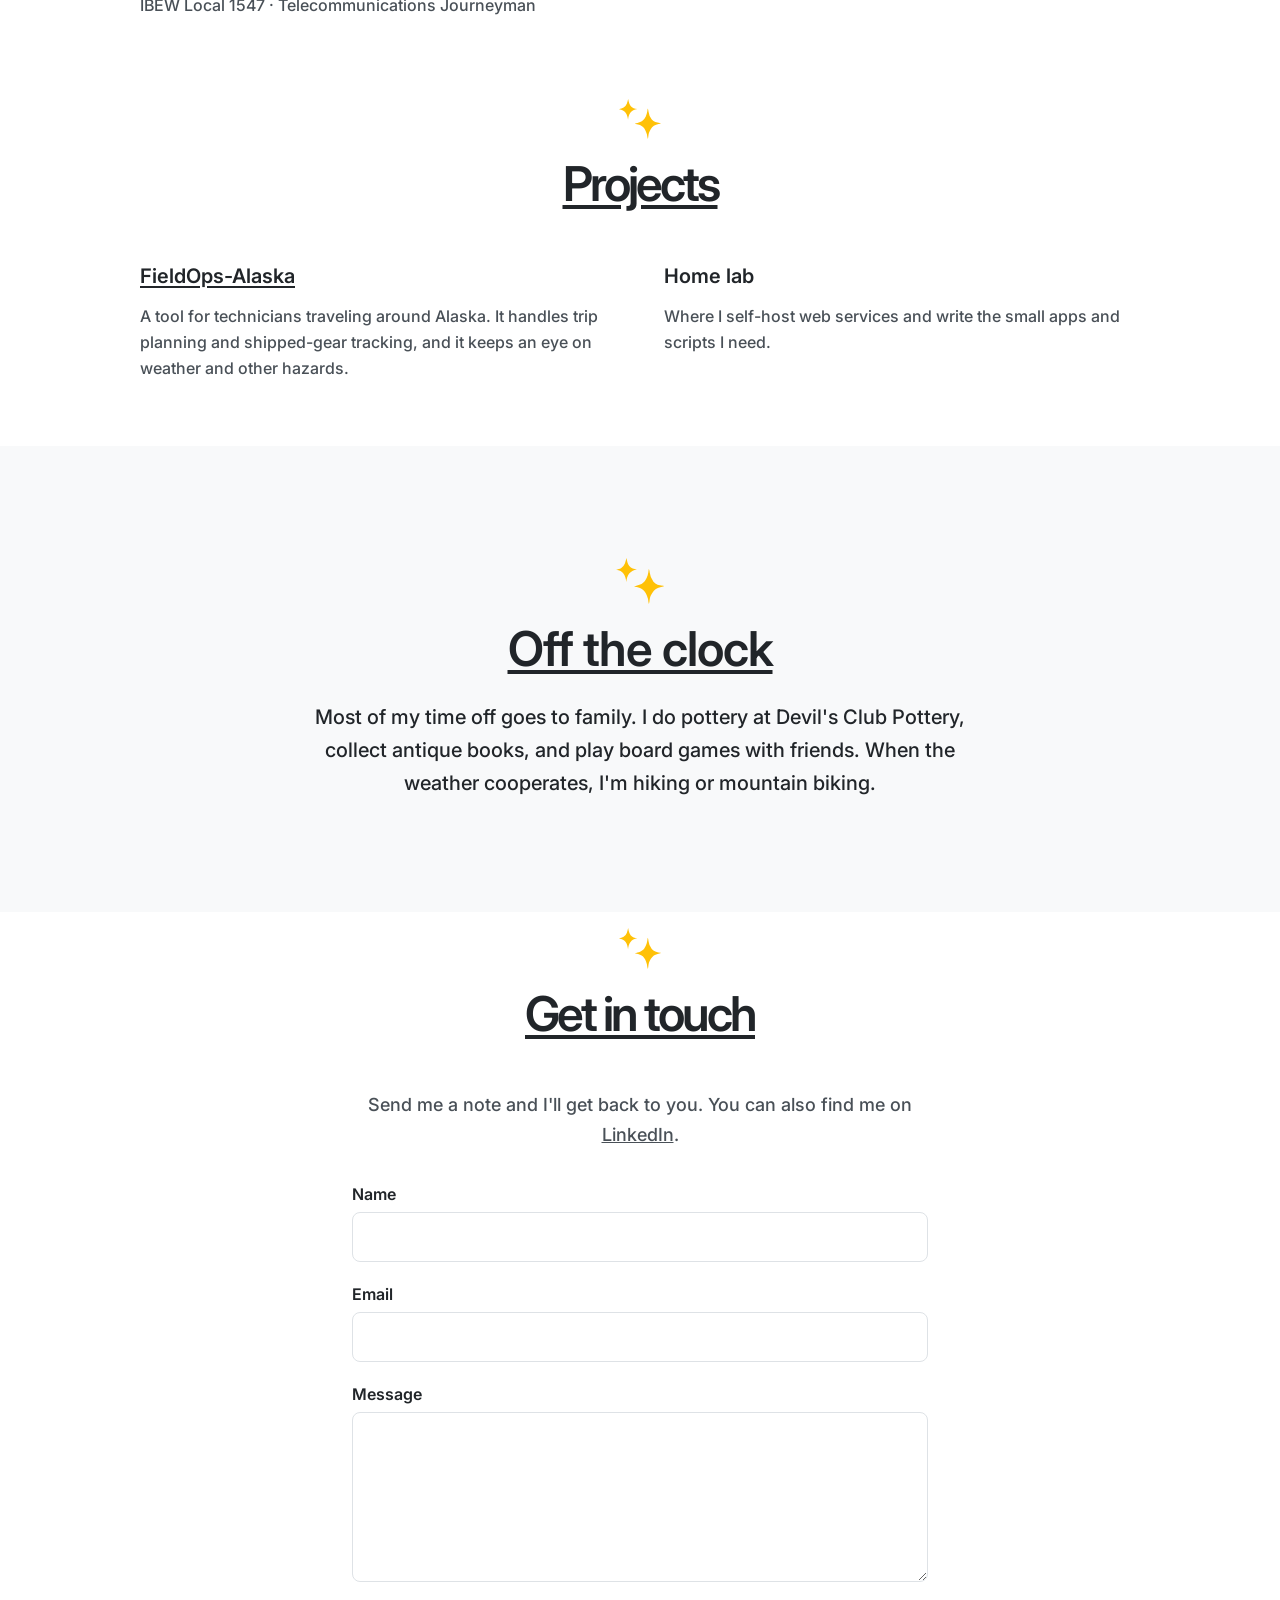
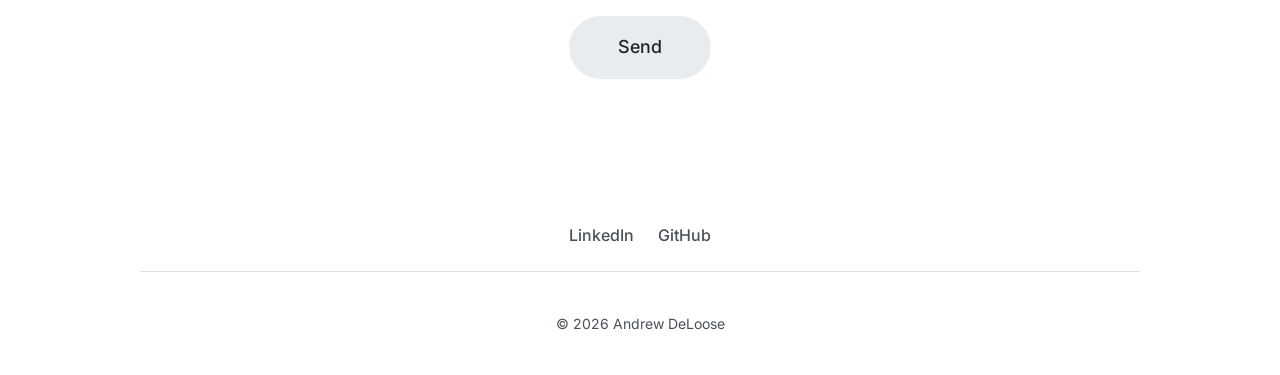
==== commit f992a145: "Link FieldOps-Alaska from the Projects section The repo now has a description, so link the project h" ====
--- a/index.html
+++ b/index.html
@@ -214,7 +214,7 @@
 				</div>
 				<div class="row">
 					<article class="project">
-						<h3>FieldOps-Alaska</h3>
+						<h3><a href="https://github.com/kogneto/FieldOps-Alaska">FieldOps-Alaska</a></h3>
 						<p>A tool for technicians traveling around Alaska. It handles trip planning and shipped-gear tracking, and it keeps an eye on weather and other hazards.</p>
 					</article>
 					<article class="project">
--- a/css/site.css
+++ b/css/site.css
@@ -95,7 +95,8 @@
 
 .experience { padding: 1rem 0 0; }
 .jobs { row-gap: 3rem; }
-.job img { max-height: 220px; margin-bottom: 1.5rem; }
+.job picture { display: block; }
+.job img { max-height: 220px; margin: 0 auto 1.5rem; }
 .job li::before {
 	content: "\2022";
 	display: inline-block;
@@ -116,6 +117,7 @@
 .projects { padding-top: 1rem; }
 .projects .row { row-gap: 1.5rem; }
 .project h3 { margin-bottom: .75rem; }
+.project h3 a { text-decoration: underline; text-underline-offset: 3px; }
 .project p { margin: 0; font-weight: 500; line-height: 1.65; color: var(--muted); }
 
 /* Get in touch */
@@ -227,8 +229,8 @@
 	.hero-tag { margin-right: auto; margin-left: auto; }
 	.intro-art { text-align: center; }
 	.intro-text { padding: .5rem 12px 0; }
-	.intro-art picture, .job picture { display: block; }
-	.intro-art img, .job img { margin-right: auto; margin-left: auto; }
+	.intro-art picture { display: block; }
+	.intro-art img { margin-right: auto; margin-left: auto; }
 	.job ul, .skill ul {
 		display: inline-block;
 		text-align: left;
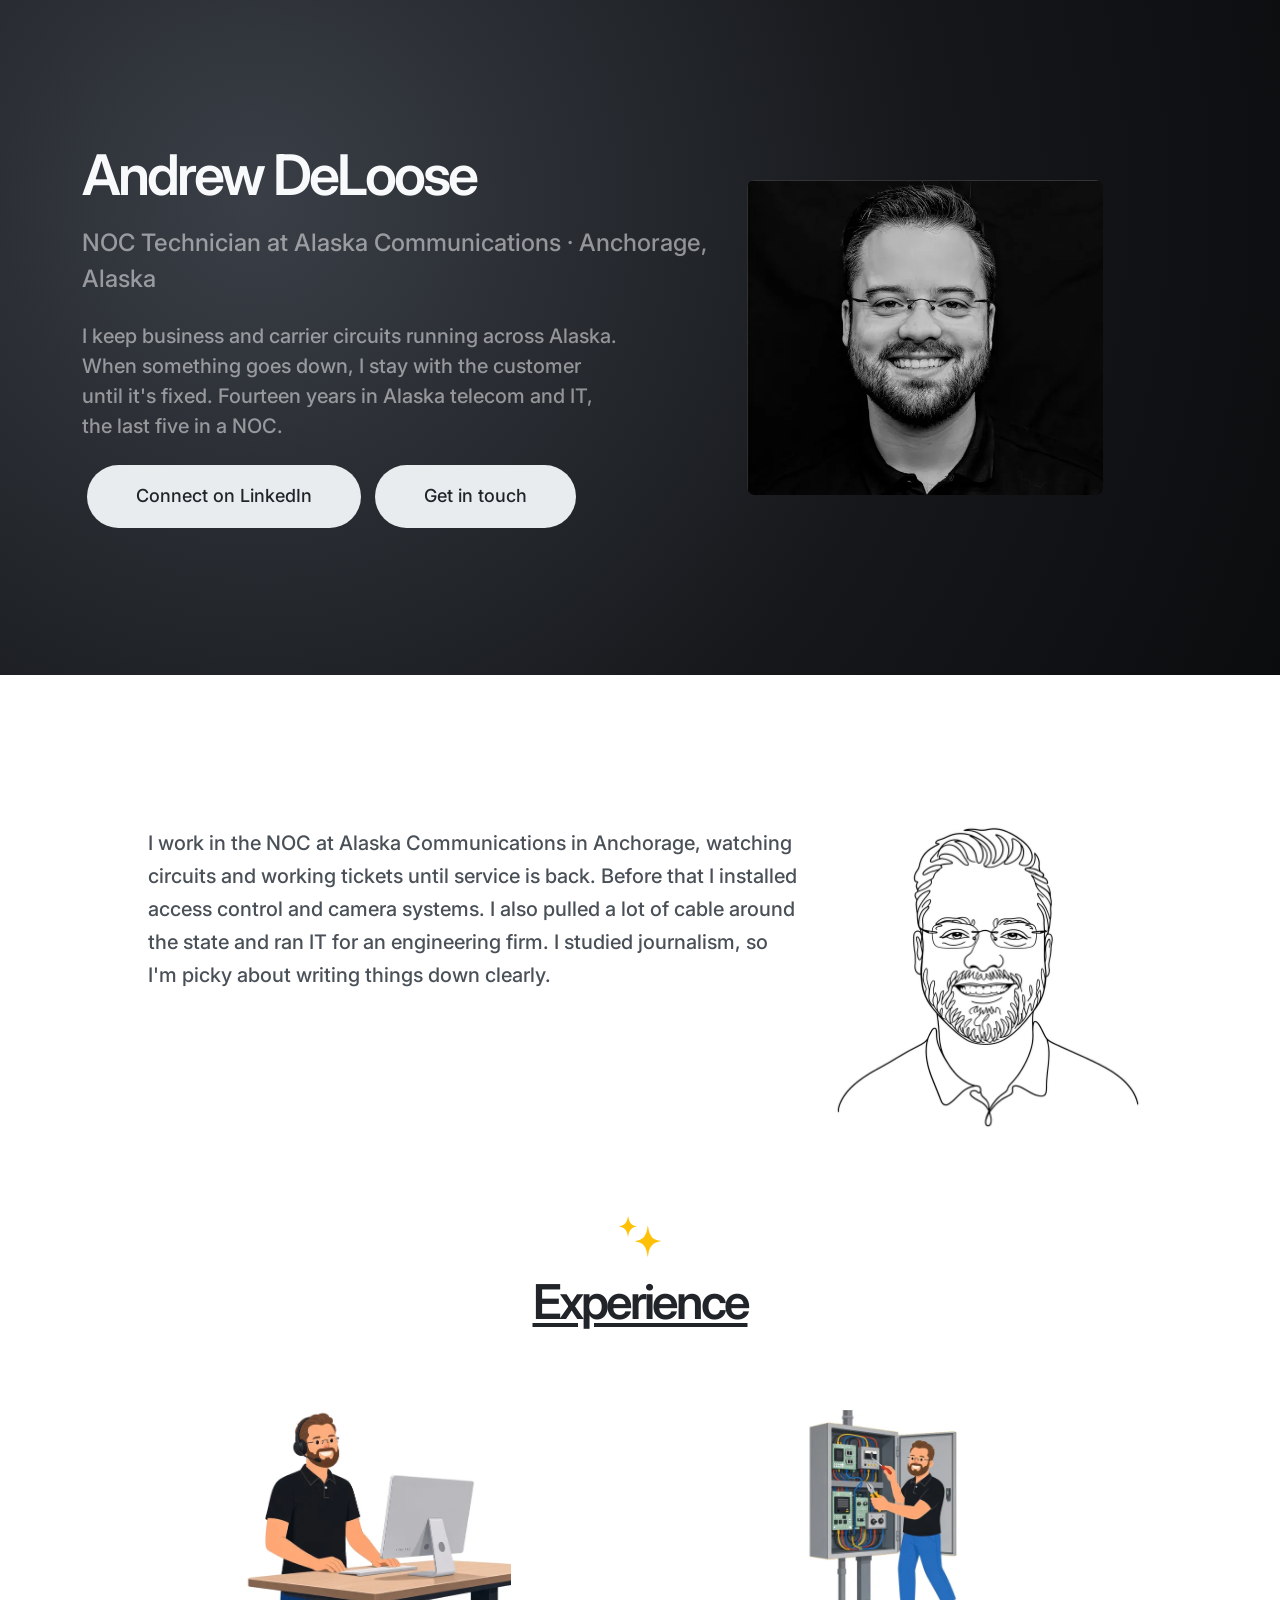
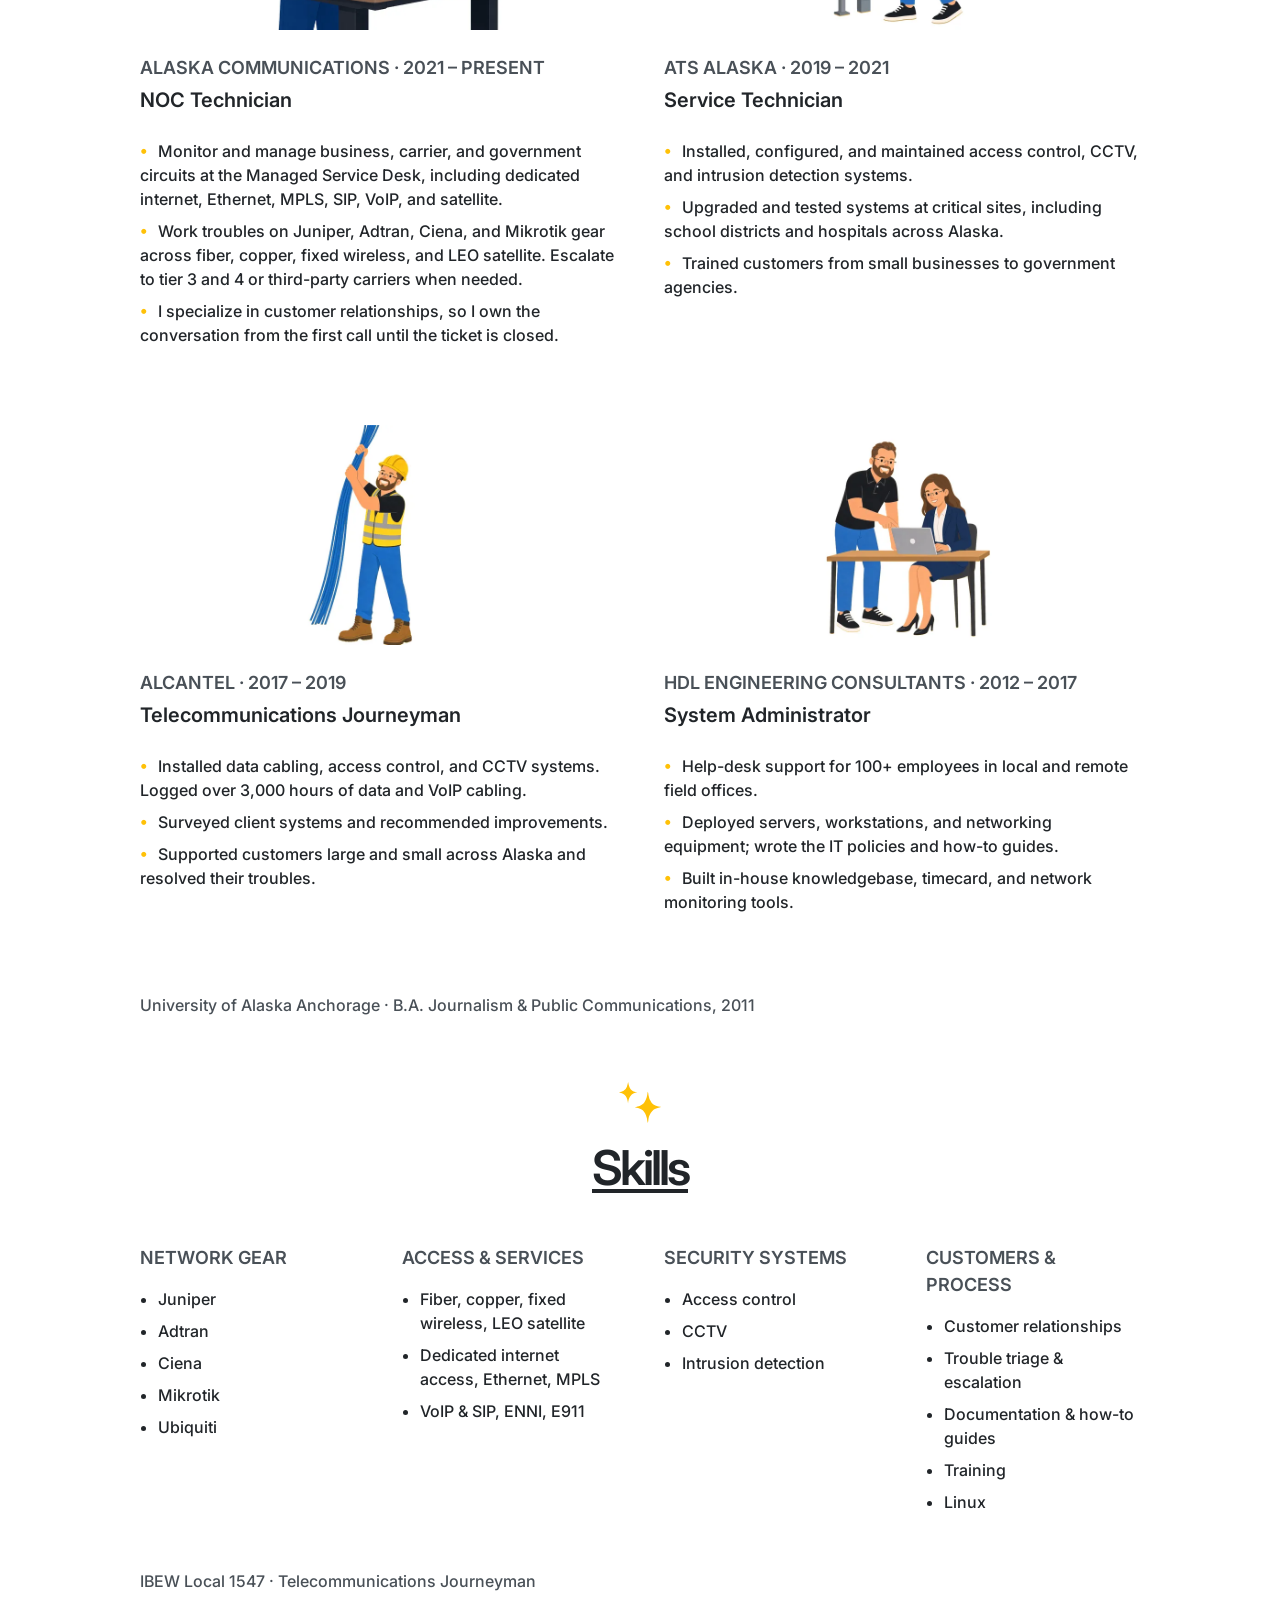
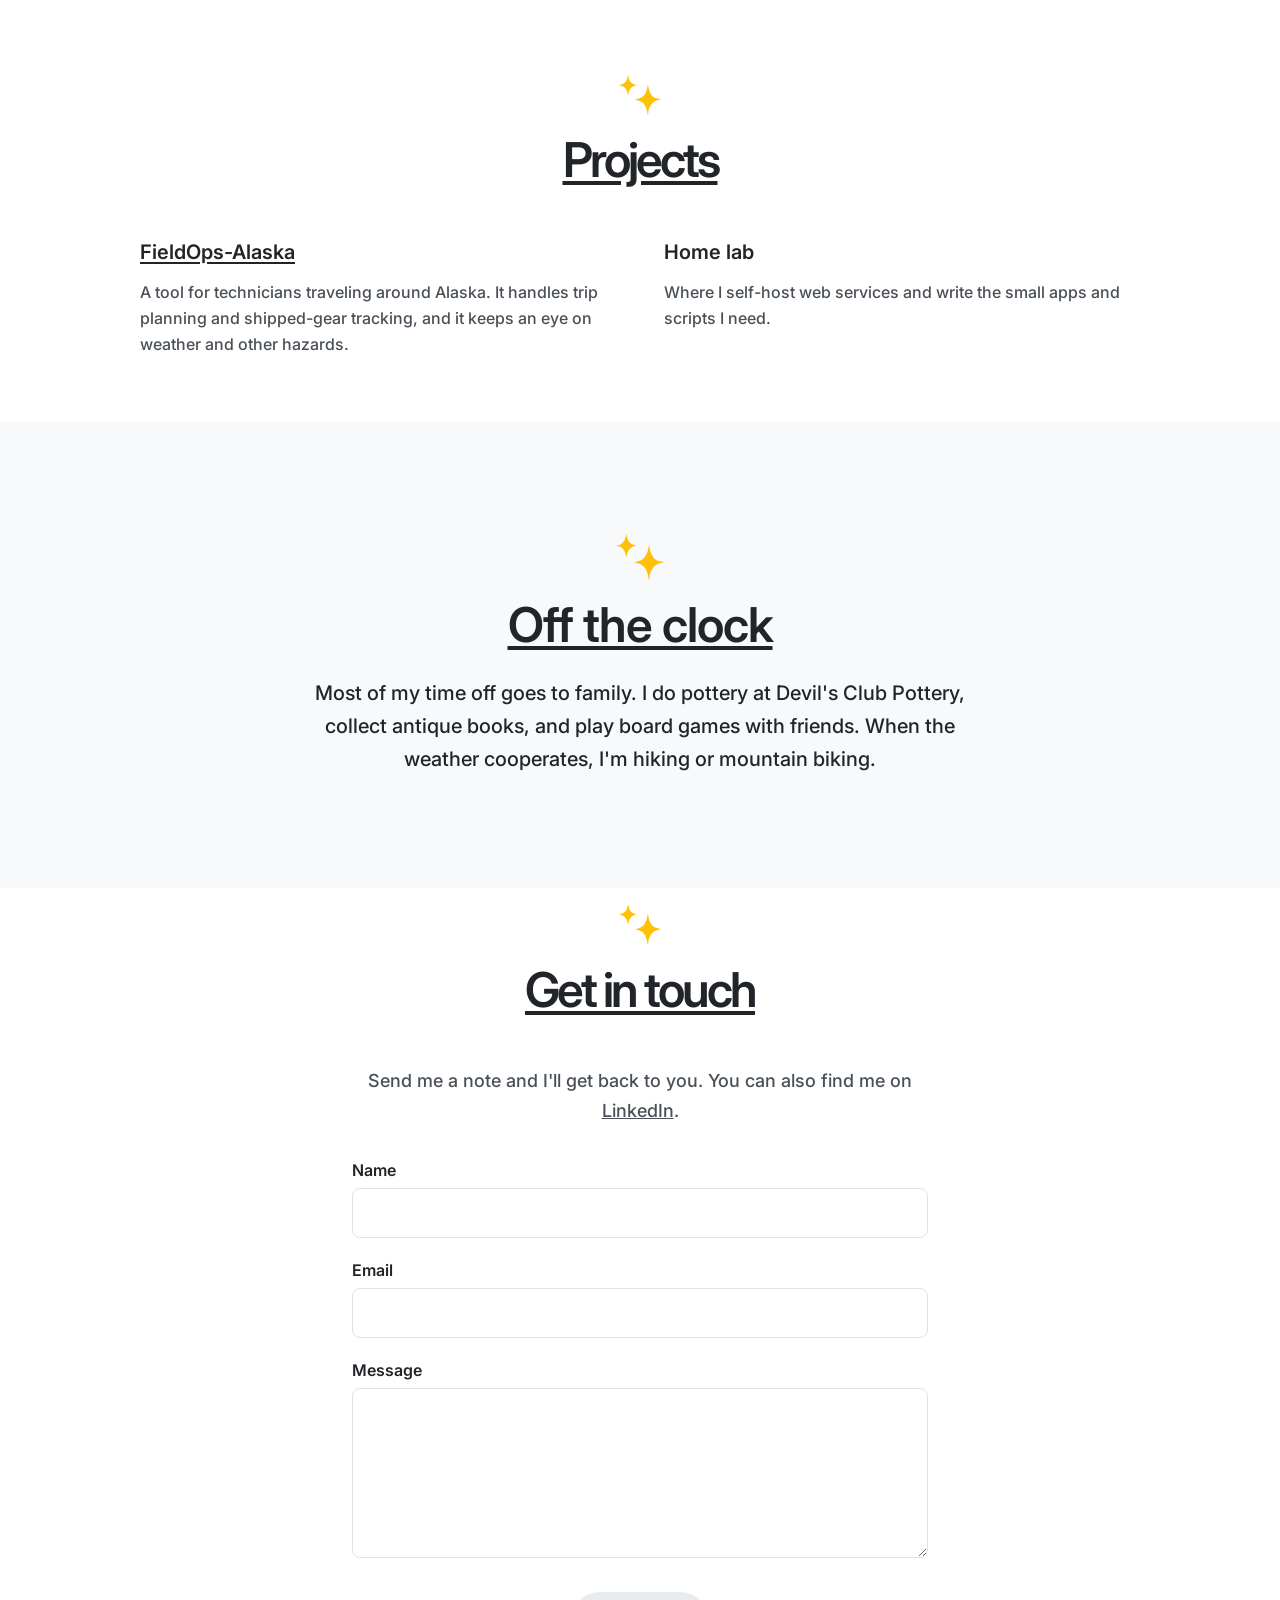
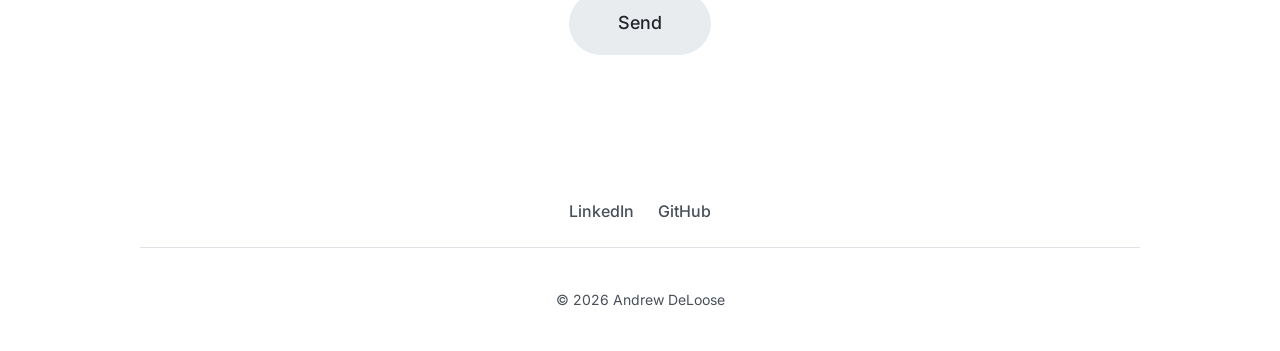
==== commit 5213af58: "Say trouble and ticket consistently in the job bullets The NOC and AlcanTel bullets used "problems" " ====
--- a/index.html
+++ b/index.html
@@ -110,8 +110,8 @@
 						<h3>NOC Technician</h3>
 						<ul>
 							<li>Monitor and manage business, carrier, and government circuits at the Managed Service Desk, including dedicated internet, Ethernet, MPLS, SIP, VoIP, and satellite.</li>
-							<li>Troubleshoot problems on Juniper, Adtran, Ciena, and Mikrotik gear across fiber, copper, fixed wireless, and LEO satellite. Escalate to tier 3 and 4 or third-party carriers when needed.</li>
-							<li>I specialize in customer relationships, so I own the conversation from the first call until the issue is closed.</li>
+							<li>Work troubles on Juniper, Adtran, Ciena, and Mikrotik gear across fiber, copper, fixed wireless, and LEO satellite. Escalate to tier 3 and 4 or third-party carriers when needed.</li>
+							<li>I specialize in customer relationships, so I own the conversation from the first call until the ticket is closed.</li>
 						</ul>
 					</article>
 					<article class="job">
@@ -137,7 +137,7 @@
 						<ul>
 							<li>Installed data cabling, access control, and CCTV systems. Logged over 3,000 hours of data and VoIP cabling.</li>
 							<li>Surveyed client systems and recommended improvements.</li>
-							<li>Supported and resolved issues for customers large and small across Alaska.</li>
+							<li>Supported customers large and small across Alaska and resolved their troubles.</li>
 						</ul>
 					</article>
 					<article class="job">
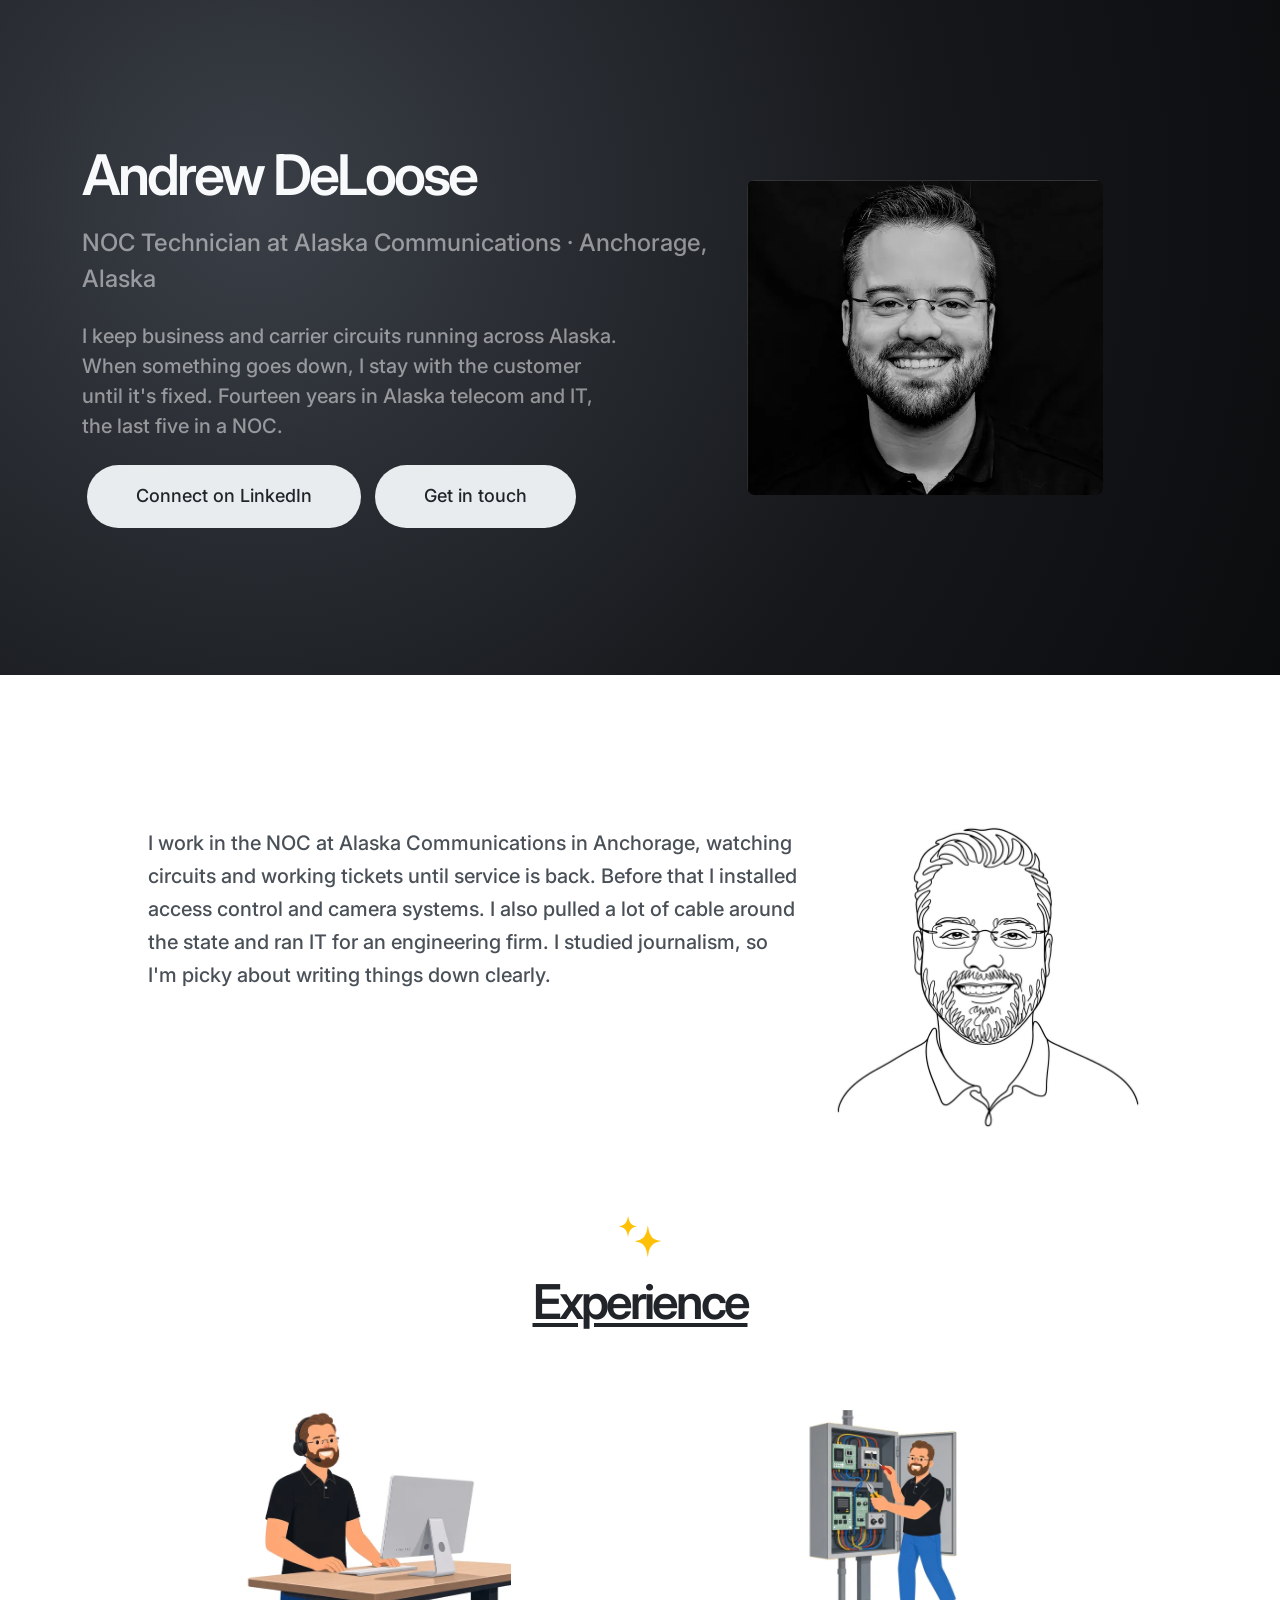
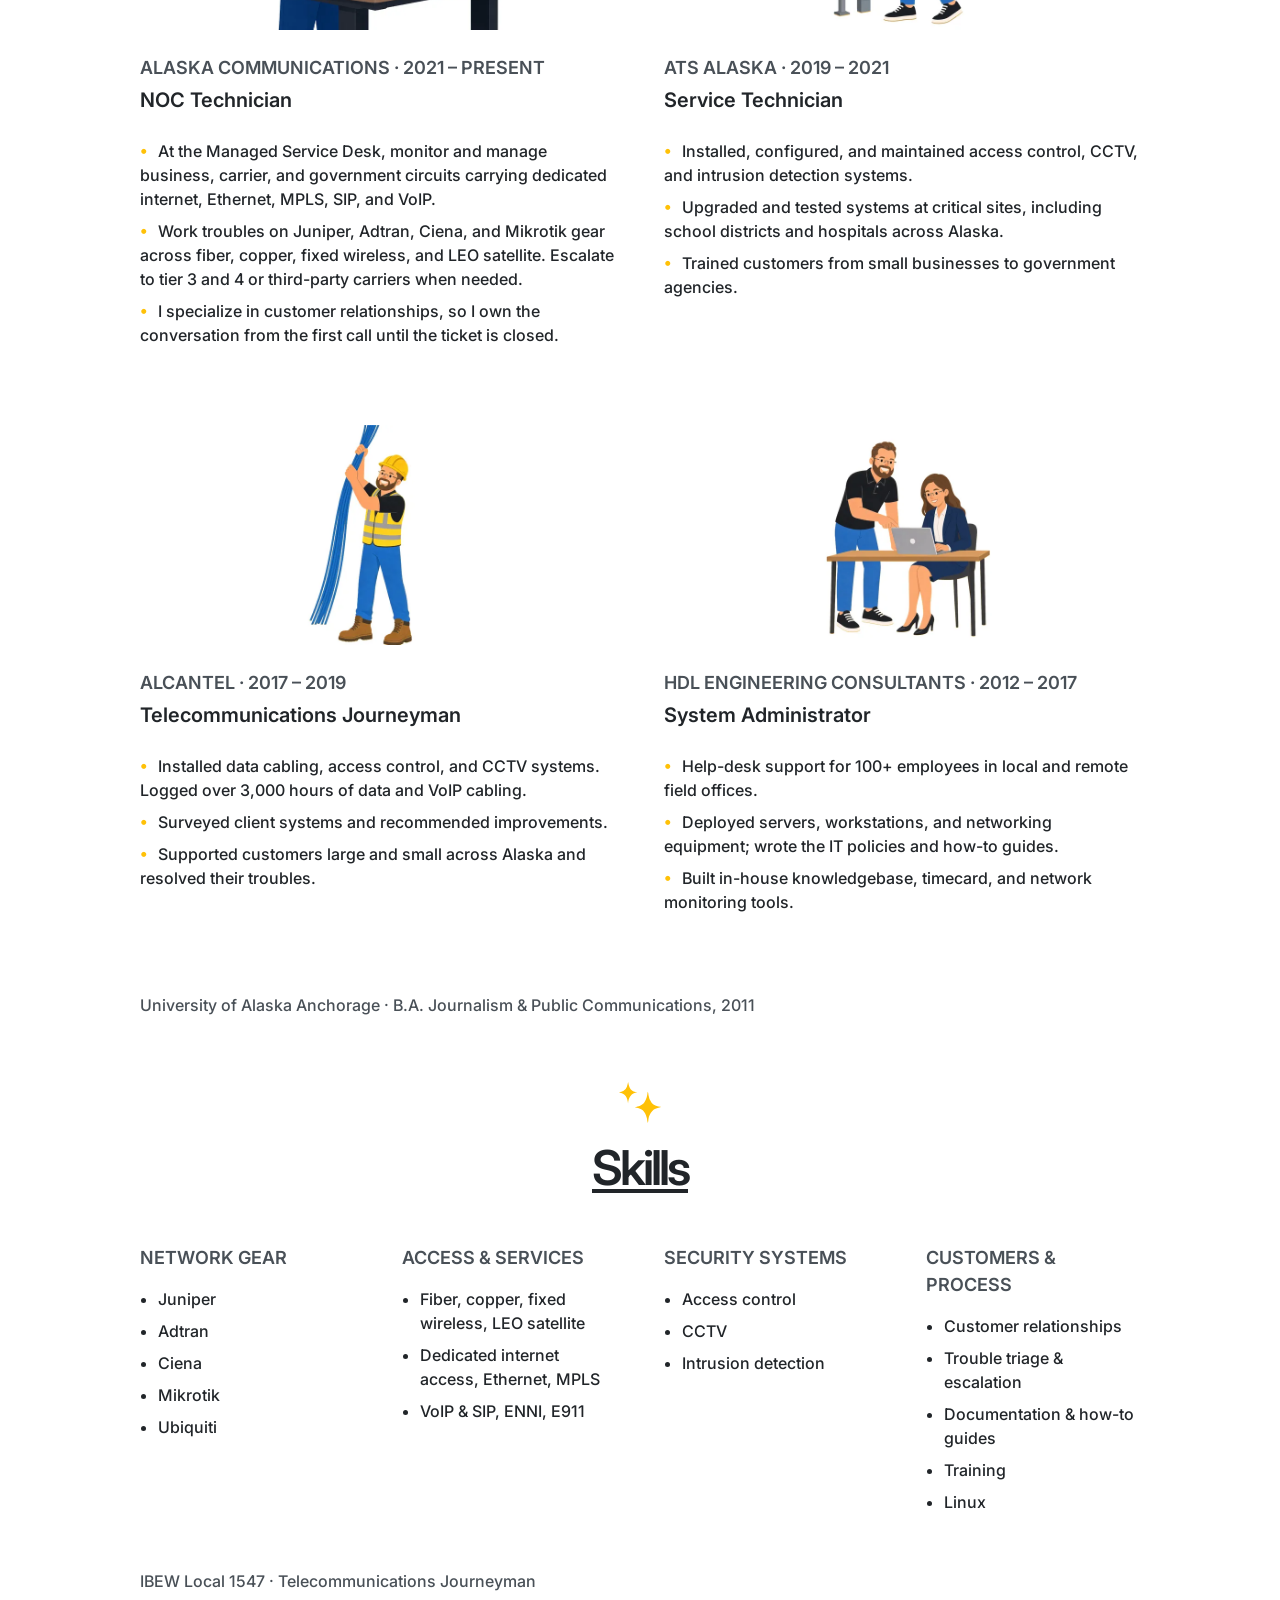
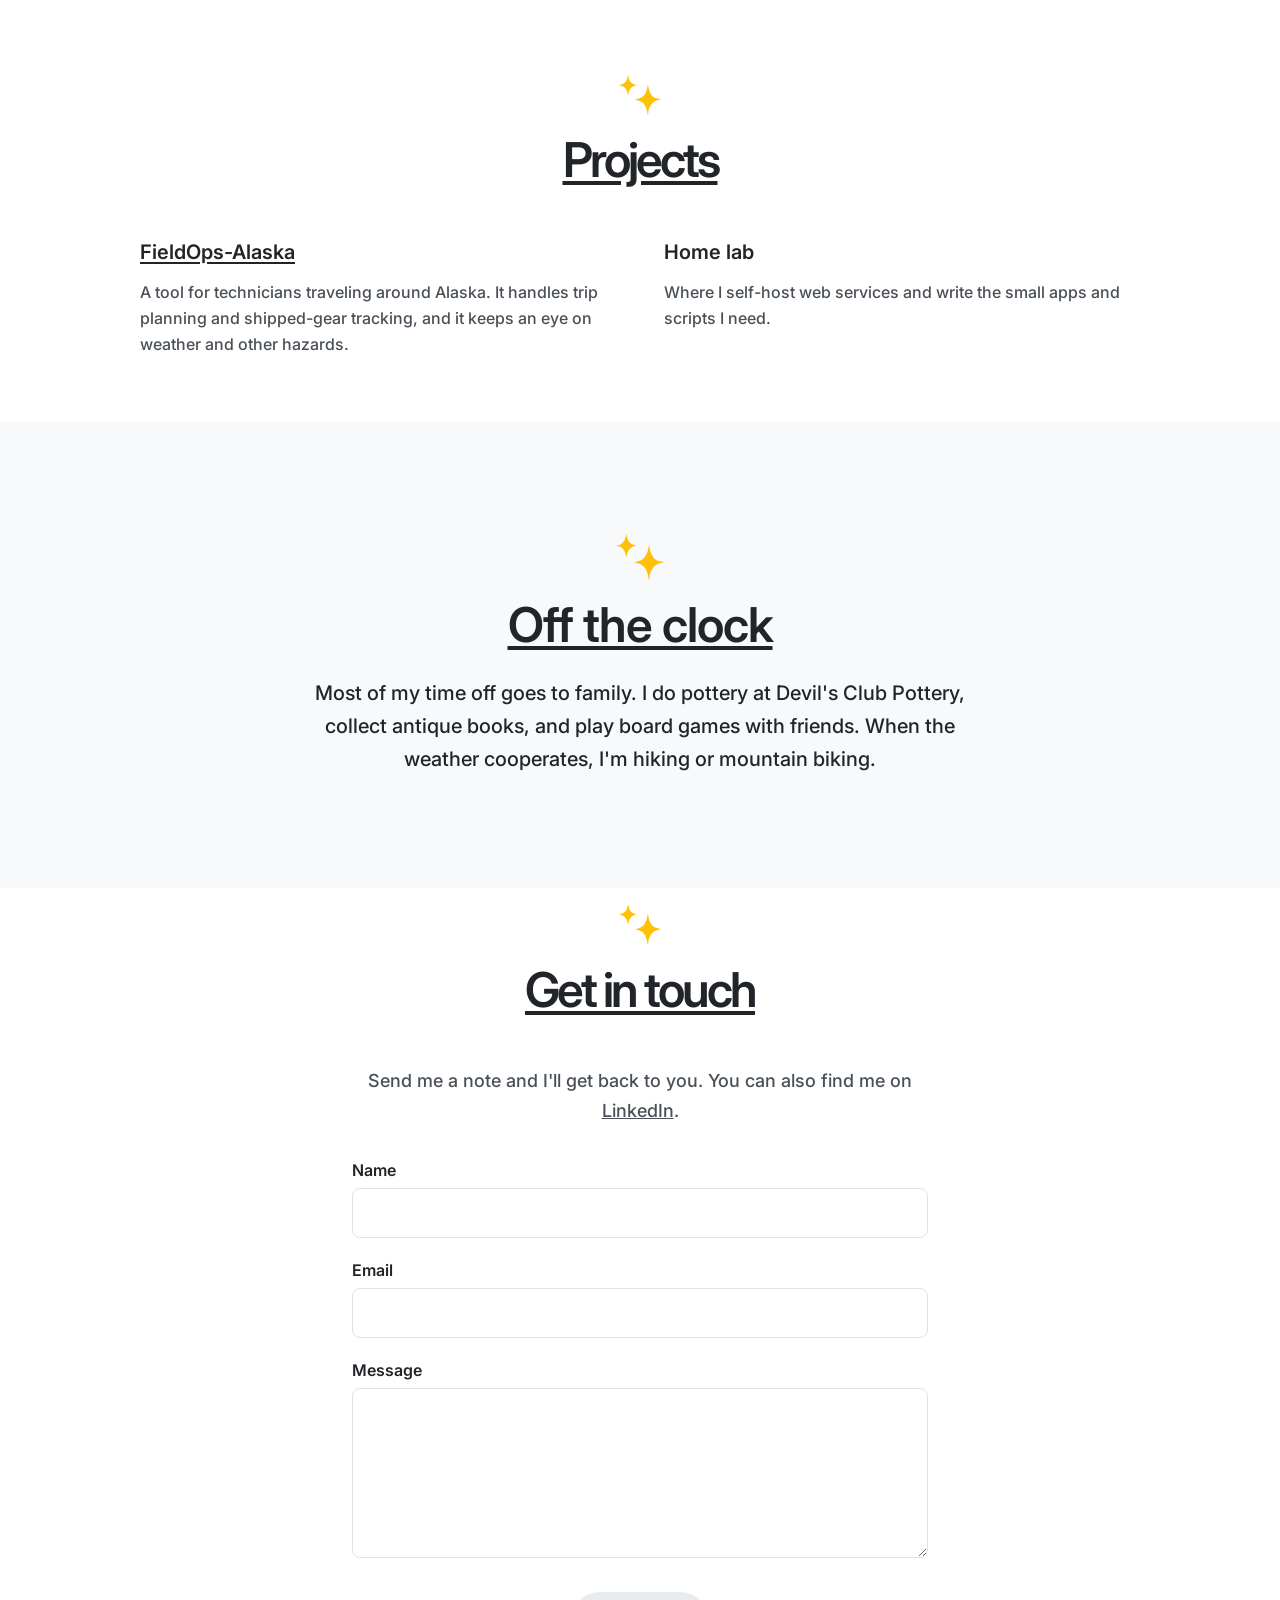
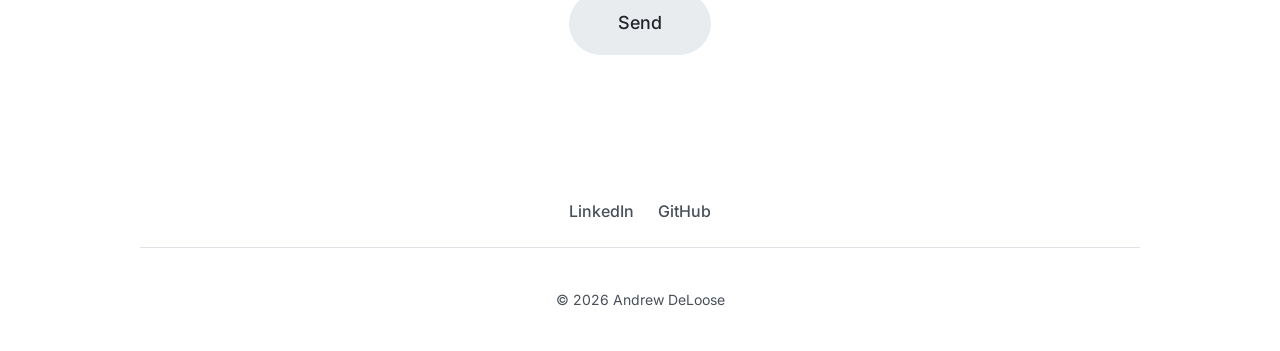
==== commit 522efed2: "Say the services ride on the circuits in the first NOC bullet The bullet listed dedicated internet, " ====
--- a/index.html
+++ b/index.html
@@ -109,7 +109,7 @@
 						<p class="eyebrow">Alaska Communications &middot; 2021 &ndash; Present</p>
 						<h3>NOC Technician</h3>
 						<ul>
-							<li>Monitor and manage business, carrier, and government circuits at the Managed Service Desk, including dedicated internet, Ethernet, MPLS, SIP, VoIP, and satellite.</li>
+							<li>At the Managed Service Desk, monitor and manage business, carrier, and government circuits carrying dedicated internet, Ethernet, MPLS, SIP, and VoIP.</li>
 							<li>Work troubles on Juniper, Adtran, Ciena, and Mikrotik gear across fiber, copper, fixed wireless, and LEO satellite. Escalate to tier 3 and 4 or third-party carriers when needed.</li>
 							<li>I specialize in customer relationships, so I own the conversation from the first call until the ticket is closed.</li>
 						</ul>
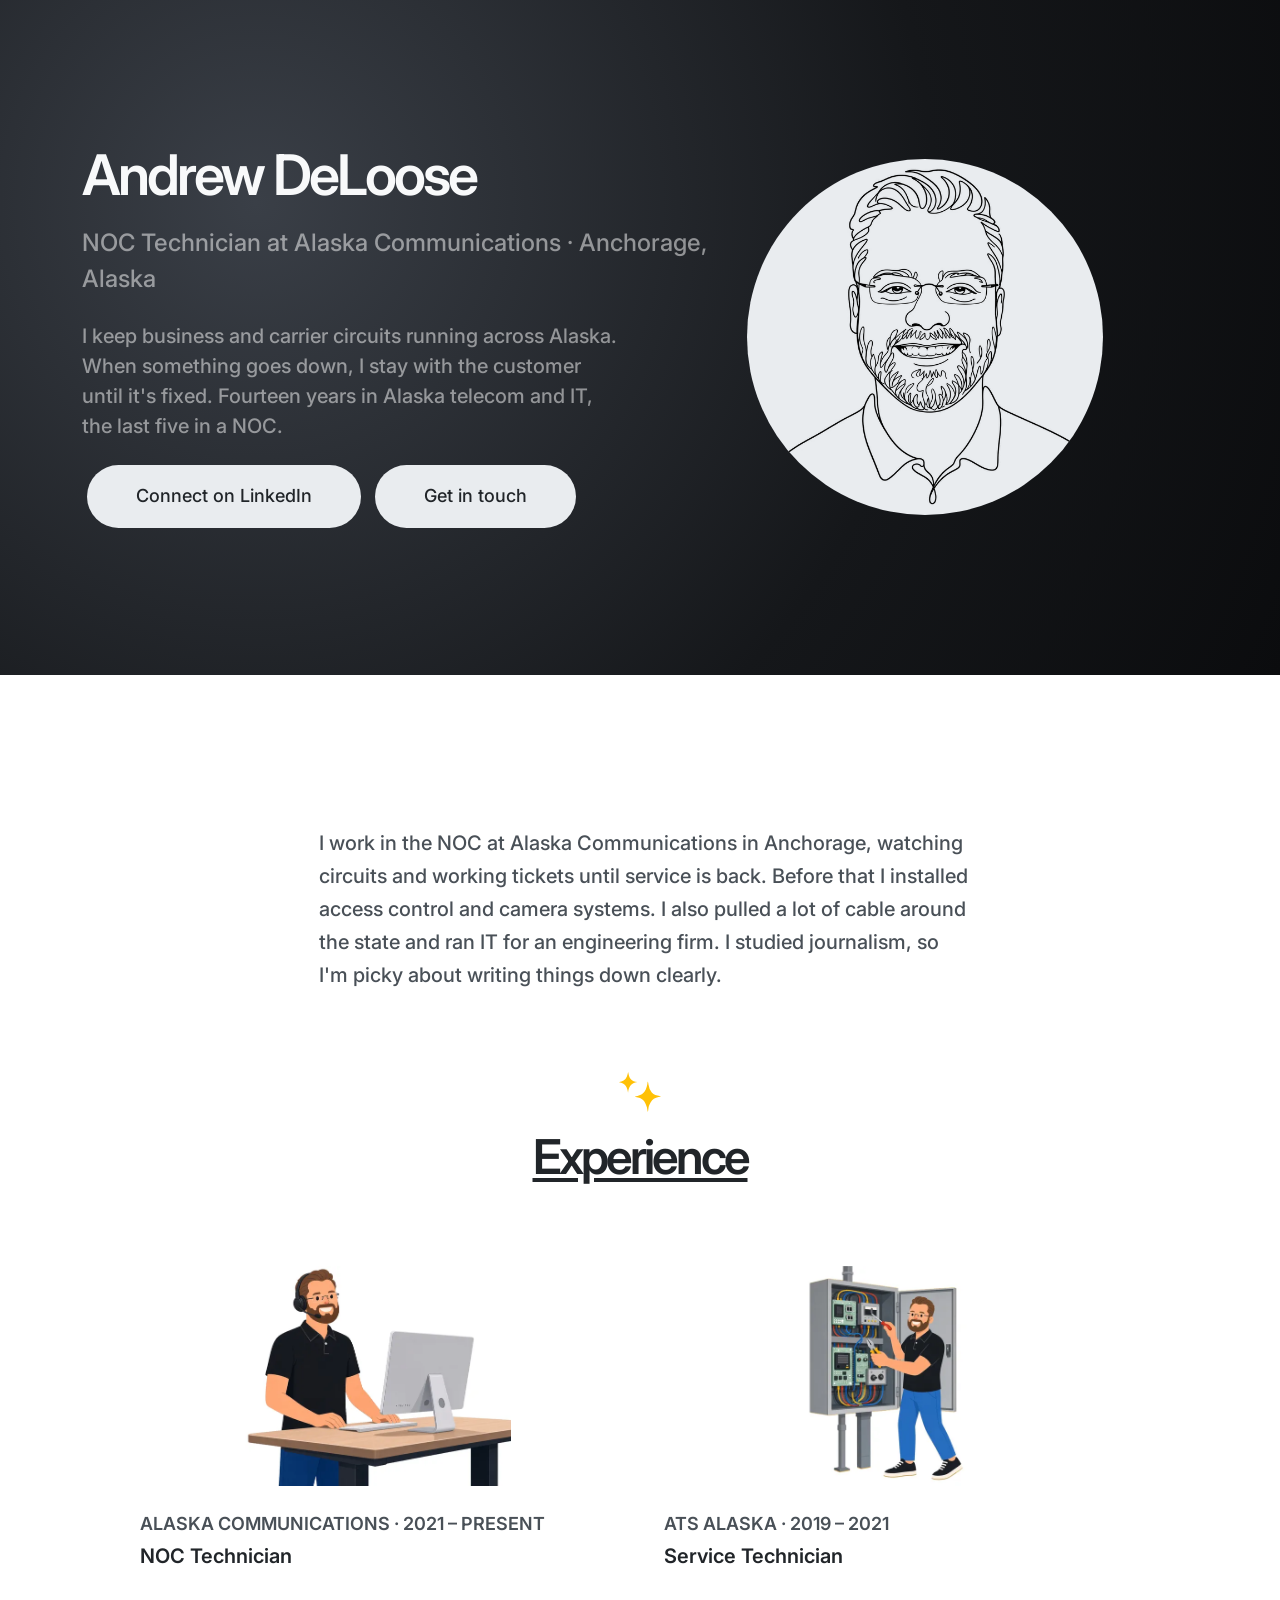
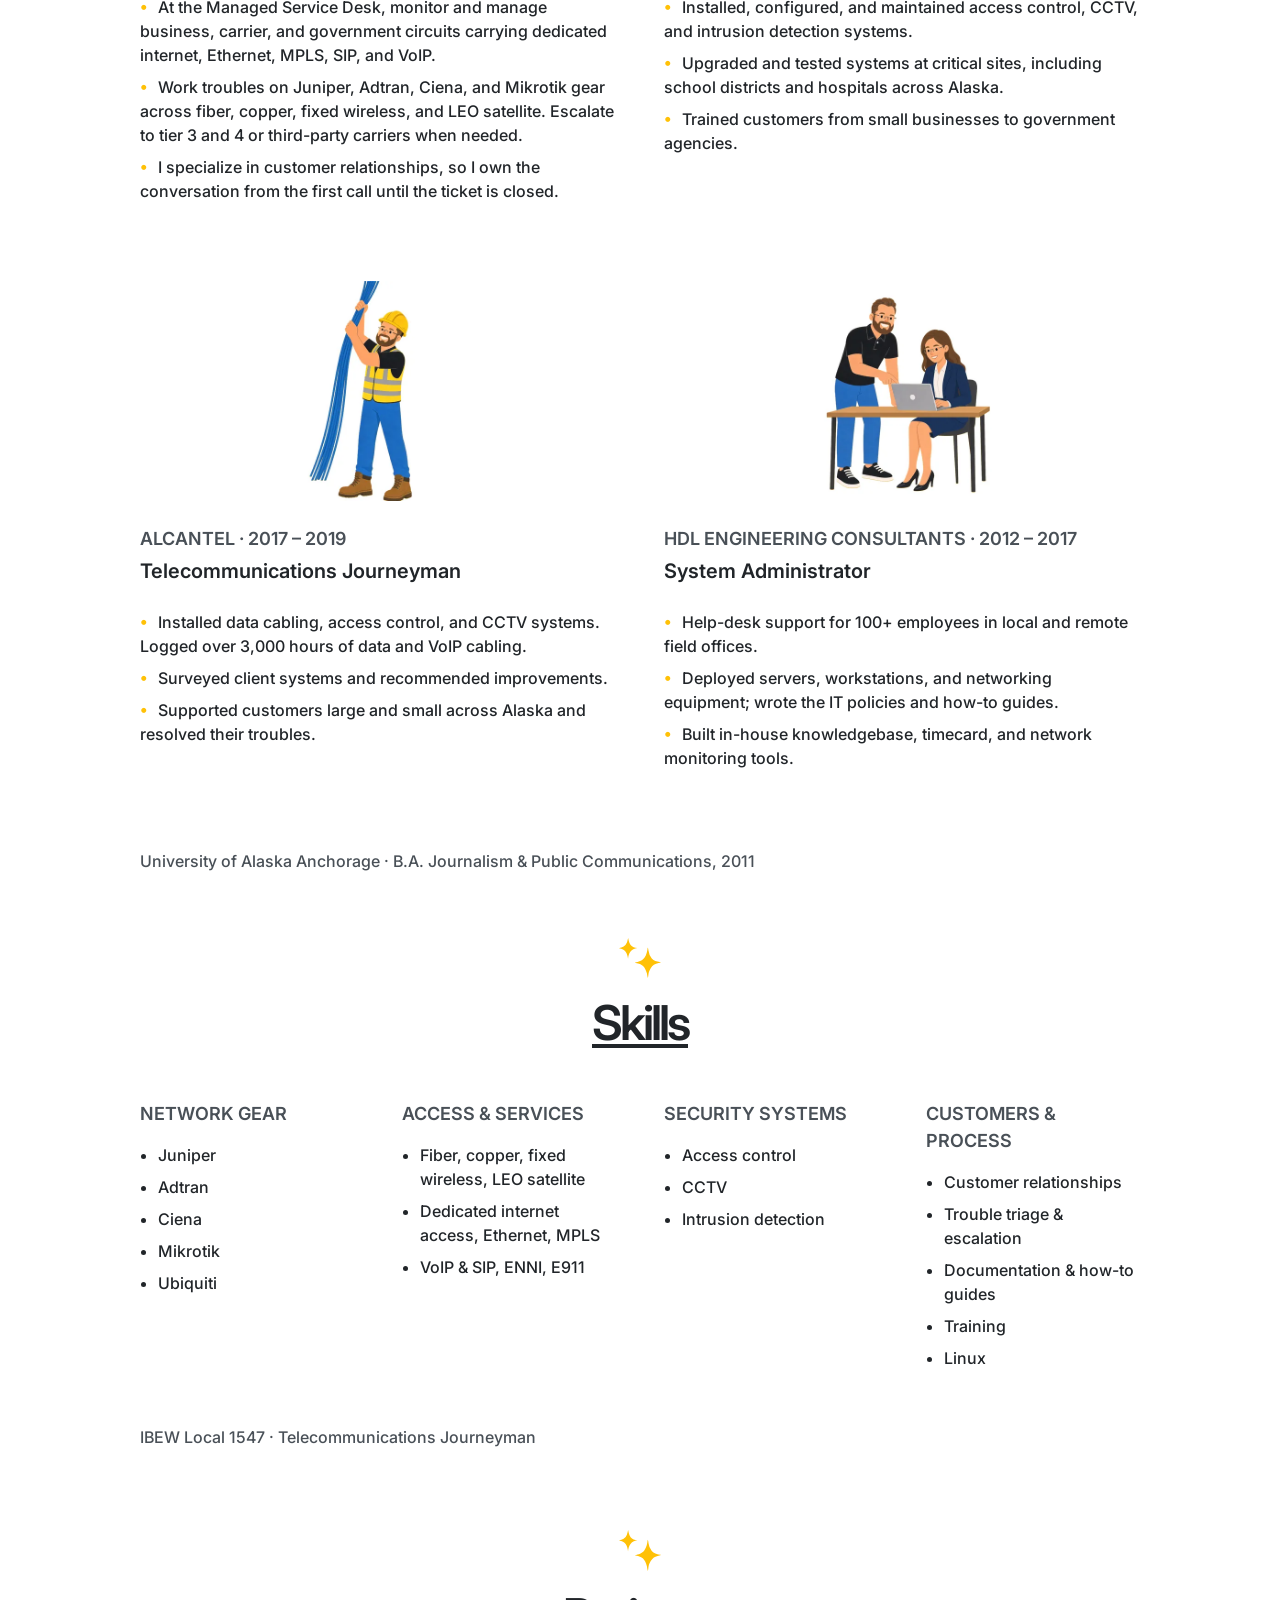
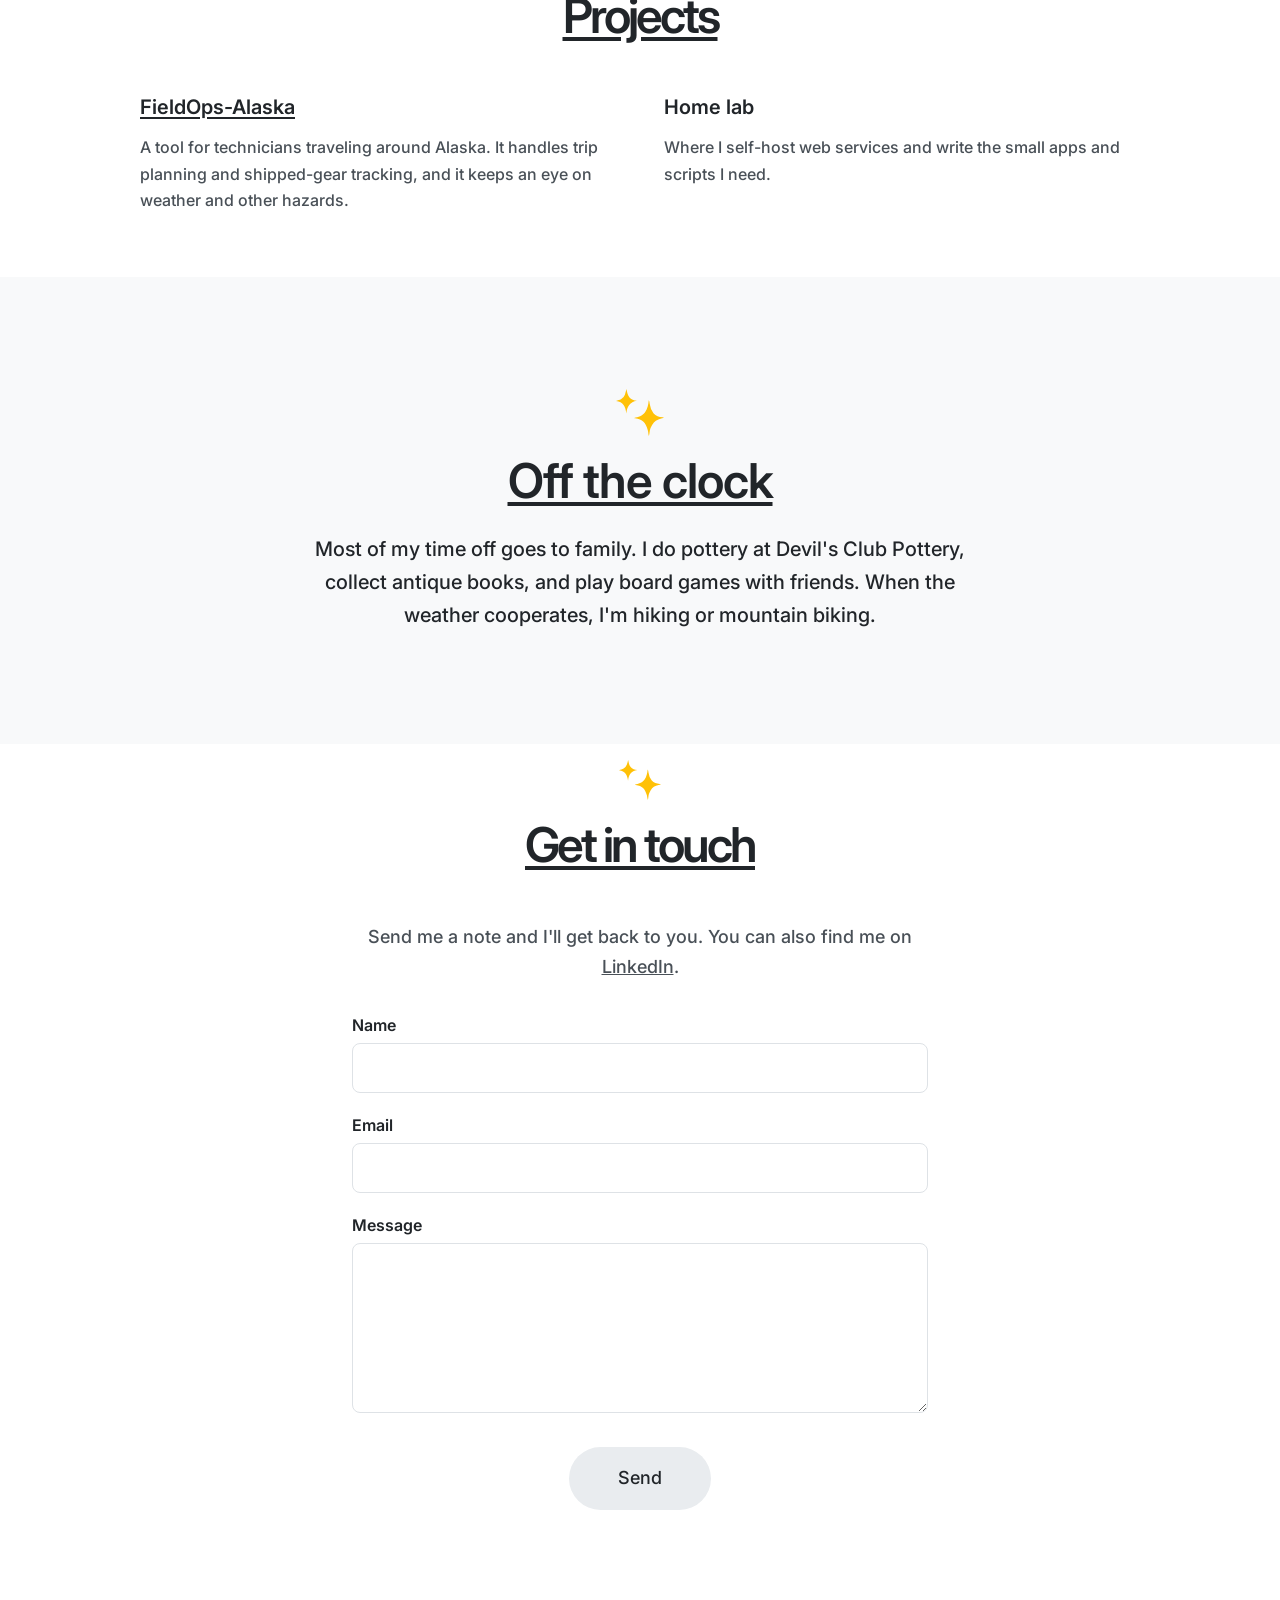
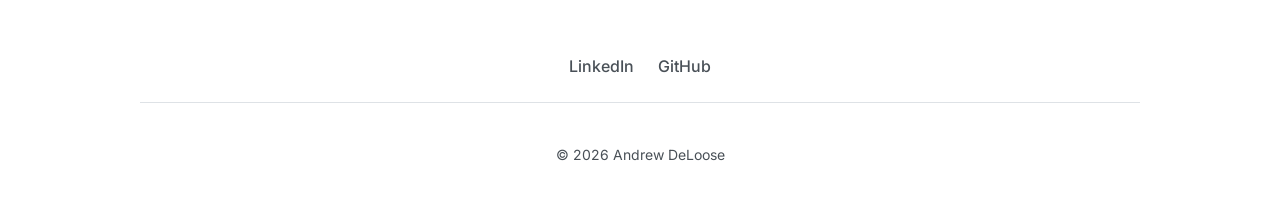
==== commit 4411492b: "Use the line drawing as the hero portrait Replace the hero photo with the line-art portrait, shown o" ====
--- a/index.html
+++ b/index.html
@@ -17,14 +17,14 @@
 	<meta property="og:url" content="https://andrewdeloose.com/">
 	<meta property="og:title" content="Andrew DeLoose · NOC Technician, Anchorage, Alaska">
 	<meta property="og:description" content="NOC Technician at Alaska Communications in Anchorage. Business and carrier circuits on Juniper, Adtran, Ciena, and Mikrotik gear, plus security systems and sysadmin.">
-	<meta property="og:image" content="https://andrewdeloose.com/images/portrait-photo.jpg">
+	<meta property="og:image" content="https://andrewdeloose.com/images/portrait-line.png">
 	<meta property="og:image:width" content="640">
-	<meta property="og:image:height" content="567">
-	<meta property="og:image:alt" content="Black-and-white headshot of Andrew DeLoose">
+	<meta property="og:image:height" content="640">
+	<meta property="og:image:alt" content="Line-art portrait of Andrew DeLoose">
 	<meta name="twitter:card" content="summary">
 	<meta name="twitter:title" content="Andrew DeLoose · NOC Technician, Anchorage, Alaska">
 	<meta name="twitter:description" content="NOC Technician at Alaska Communications in Anchorage. Business and carrier circuits on Juniper, Adtran, Ciena, and Mikrotik gear, plus security systems and sysadmin.">
-	<meta name="twitter:image" content="https://andrewdeloose.com/images/portrait-photo.jpg">
+	<meta name="twitter:image" content="https://andrewdeloose.com/images/portrait-line.png">
 	<link rel="preconnect" href="https://fonts.googleapis.com">
 	<link rel="preconnect" href="https://fonts.gstatic.com" crossorigin>
 	<link href="https://fonts.googleapis.com/css2?family=Inter:wght@400;500;600;700&display=swap" rel="stylesheet">
@@ -68,8 +68,8 @@
 				</div>
 				<div class="hero-photo">
 					<picture>
-						<source srcset="images/portrait-photo.webp" type="image/webp">
-						<img src="images/portrait-photo.jpg" alt="Black-and-white headshot of Andrew DeLoose" width="640" height="567" fetchpriority="high">
+						<source srcset="images/portrait-line.webp" type="image/webp">
+						<img src="images/portrait-line.png" alt="Line-art portrait of Andrew DeLoose" width="640" height="640" fetchpriority="high">
 					</picture>
 				</div>
 			</div>
--- a/css/site.css
+++ b/css/site.css
@@ -55,7 +55,10 @@
 .hero-sub { font-size: min(1.5rem, 1.275rem + .3vw); }
 .hero-tag { max-width: 34rem; margin-top: 1.5rem; font-size: 1.25rem; }
 .hero-photo { display: none; }
-.hero-photo img { border-radius: .5rem; }
+/* The portrait is black line art on white. It sits on a light disc, and
+   multiplying it over the disc tints its white to match the buttons. */
+.hero-photo picture { display: block; overflow: hidden; background: var(--button); border-radius: 50%; }
+.hero-photo img { mix-blend-mode: multiply; }
 
 .button {
 	display: inline-block;
@@ -194,7 +197,6 @@
 @media (min-width: 768px) {
 	.hero .container { max-width: 720px; }
 	.hero-text { width: 75%; }
-	.hero-photo { display: block; width: 41.66666667%; }
 	.intro-art { width: 33.33333333%; }
 	.intro-text { width: 66.66666667%; }
 	.job { width: 50%; }
@@ -205,10 +207,13 @@
 @media (min-width: 992px) {
 	.hero .container { max-width: 960px; }
 	.hero-text { width: 66.66666667%; }
-	.hero-photo { width: 33.33333333%; }
+	/* From here up there is room for the portrait beside the hero text,
+	   so it shows there and the intro drops its copy. */
+	.hero-photo { display: block; width: 33.33333333%; }
+	.intro-art { display: none; }
+	.intro .row { justify-content: center; }
 	h1, h2 { letter-spacing: -3px; }
 	.offclock h2 { letter-spacing: -1px; }
-	.intro .row { flex-direction: row-reverse; }
 	.experience .section-title { margin-bottom: 5rem; }
 	.skill { width: 25%; }
 	.jobs, .skills .row, .projects .row { margin: 0 -24px; }
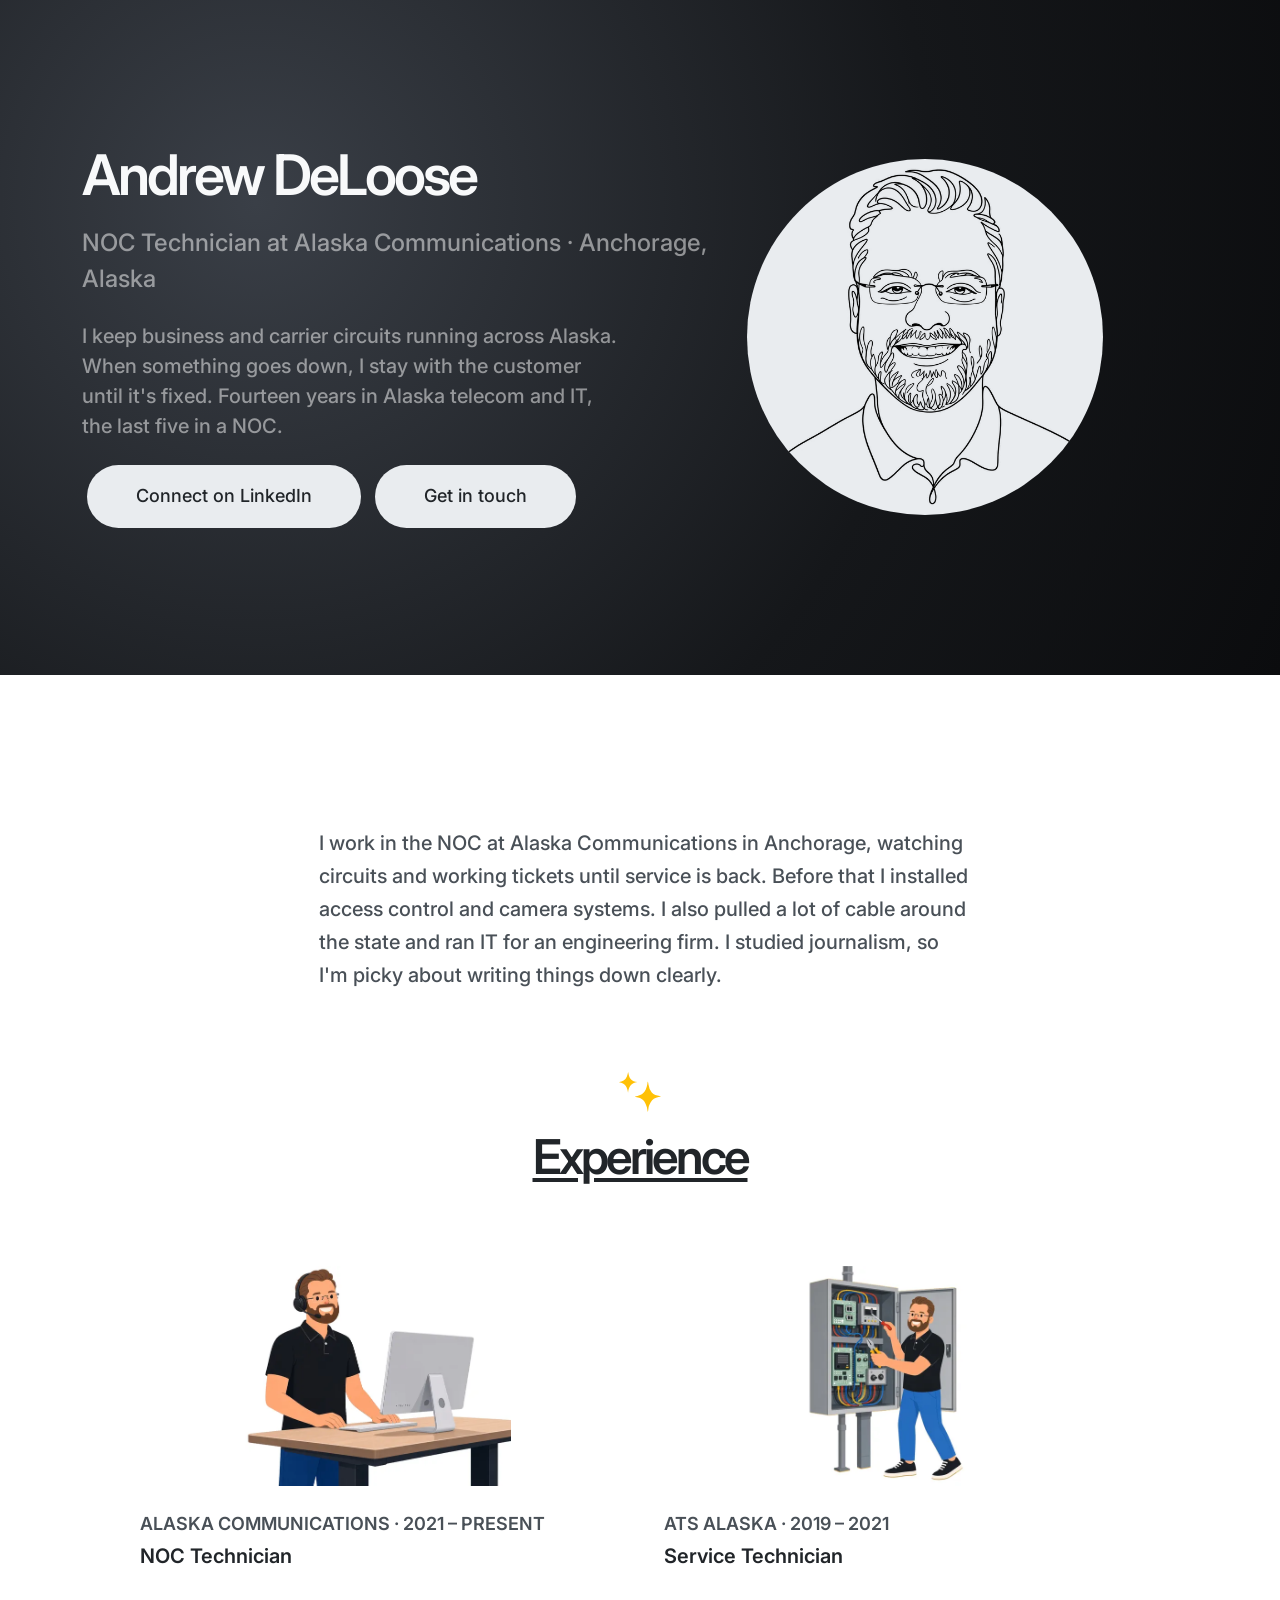
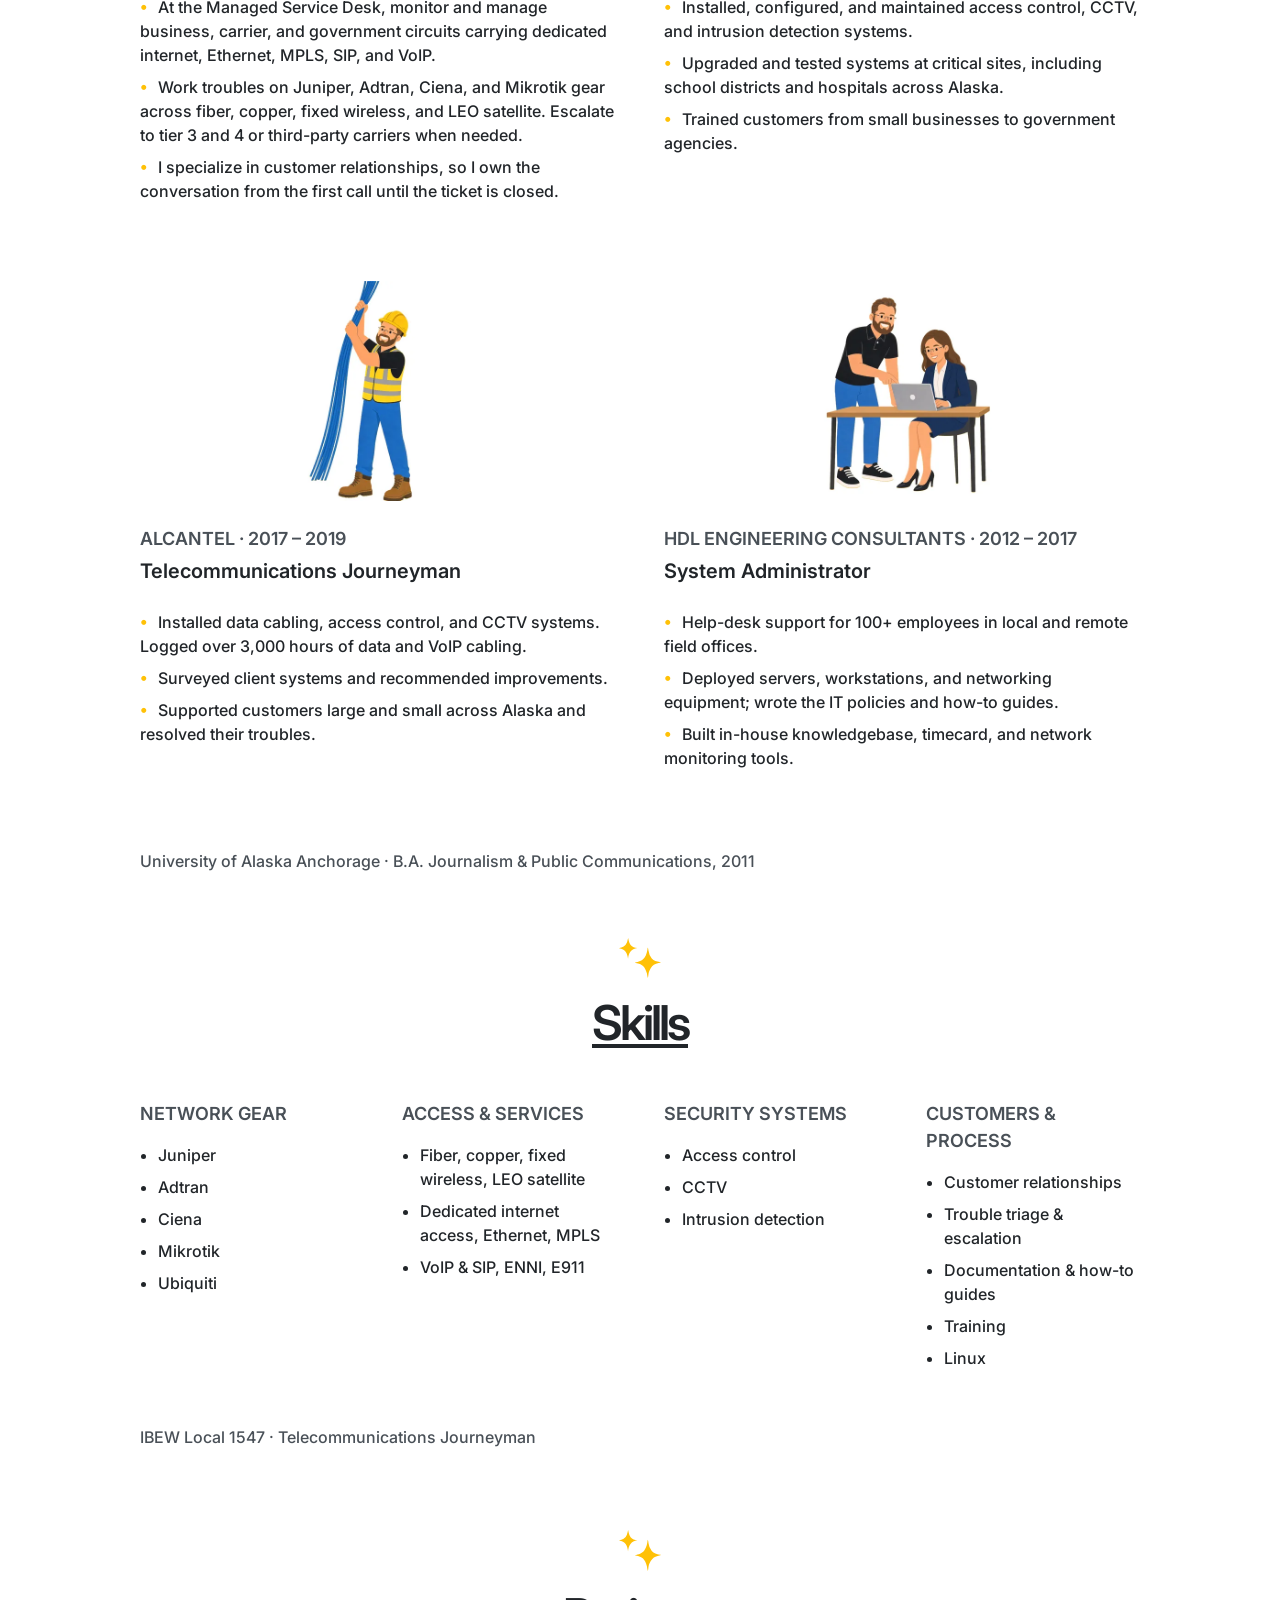
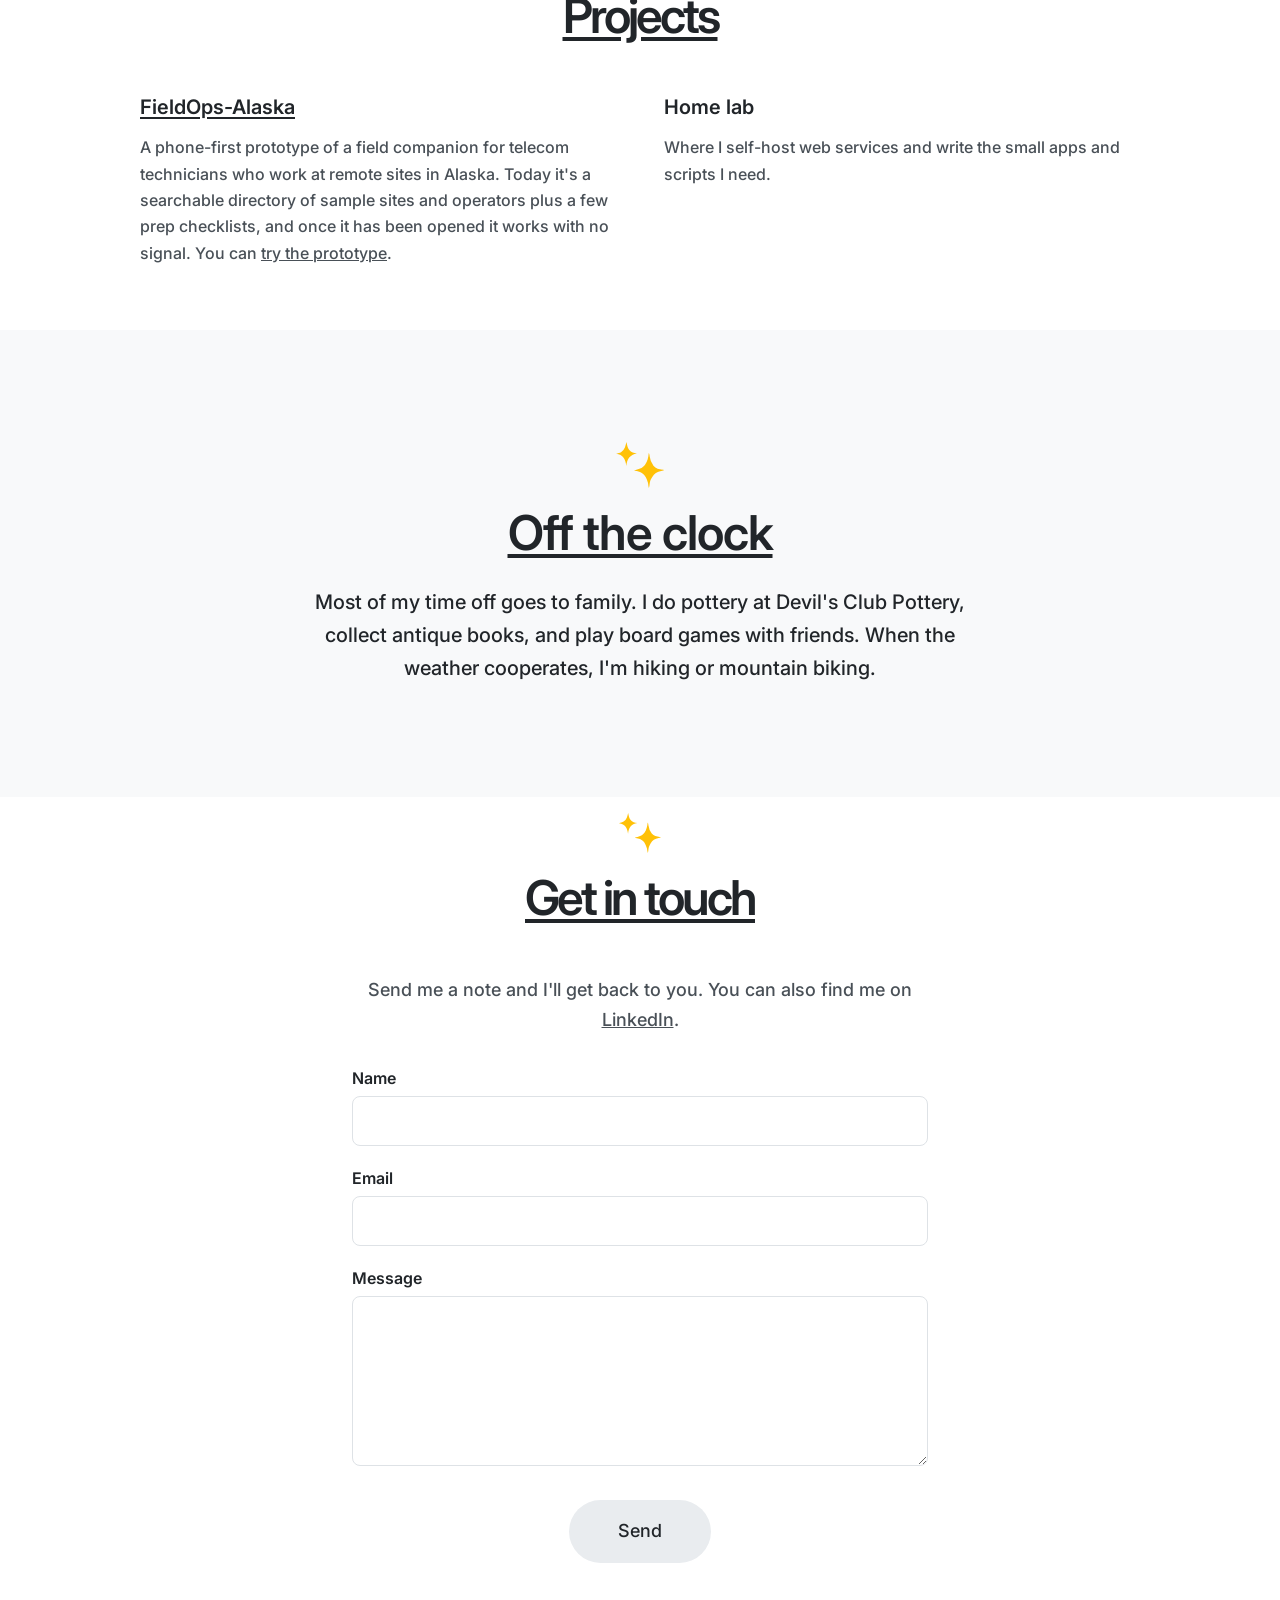
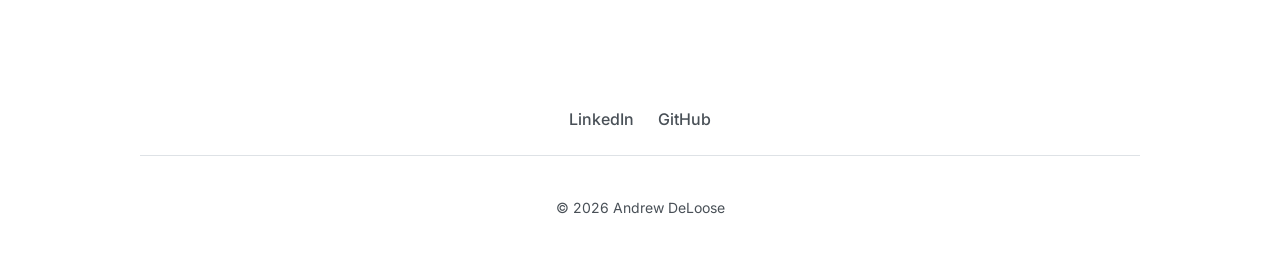
==== commit acf59a81: "Match the FieldOps-Alaska card to its README The card said the app plans trips, tracks shipped gear " ====
--- a/index.html
+++ b/index.html
@@ -215,7 +215,7 @@
 				<div class="row">
 					<article class="project">
 						<h3><a href="https://github.com/kogneto/FieldOps-Alaska">FieldOps-Alaska</a></h3>
-						<p>A tool for technicians traveling around Alaska. It handles trip planning and shipped-gear tracking, and it keeps an eye on weather and other hazards.</p>
+						<p>A phone-first prototype of a field companion for telecom technicians who work at remote sites in Alaska. Today it's a searchable directory of sample sites and operators plus a few prep checklists, and once it has been opened it works with no signal. You can <a href="https://fieldops-alaska.andy-deloose.workers.dev/">try the prototype</a>.</p>
 					</article>
 					<article class="project">
 						<h3>Home lab</h3>
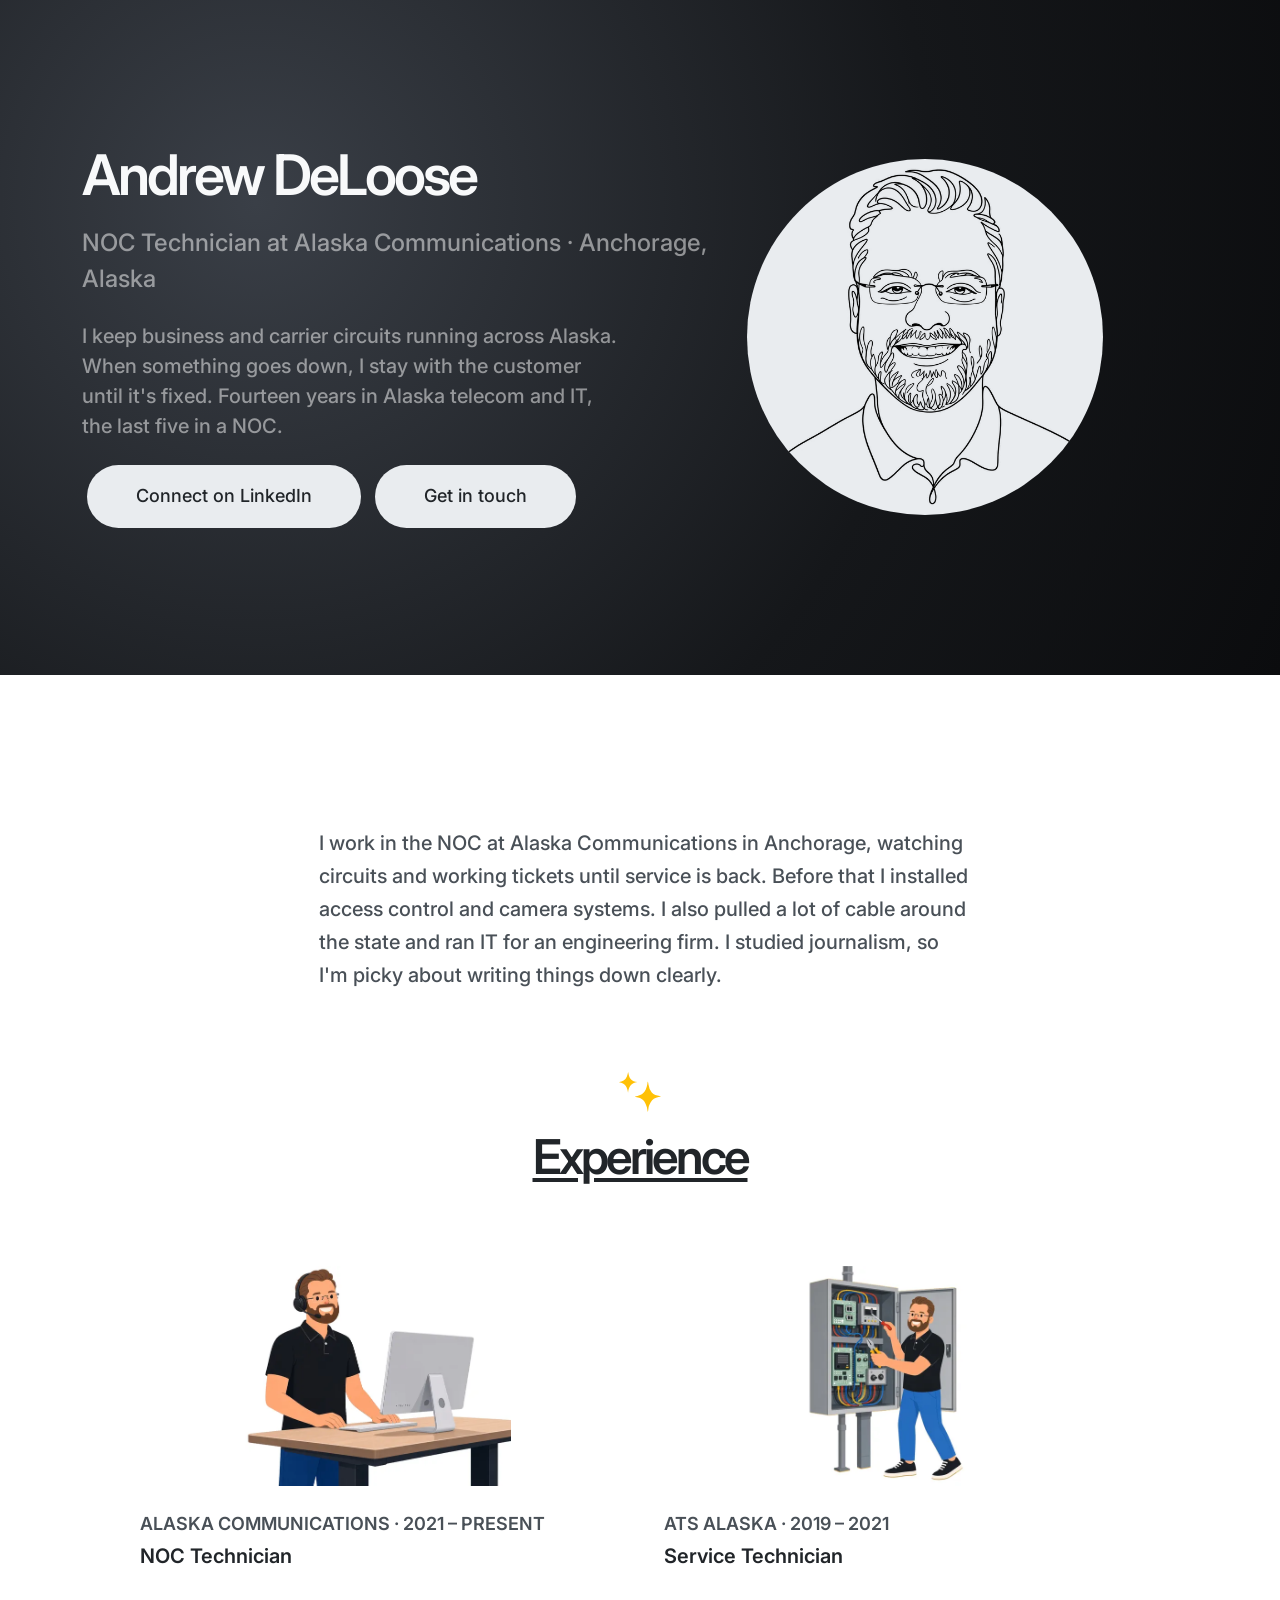
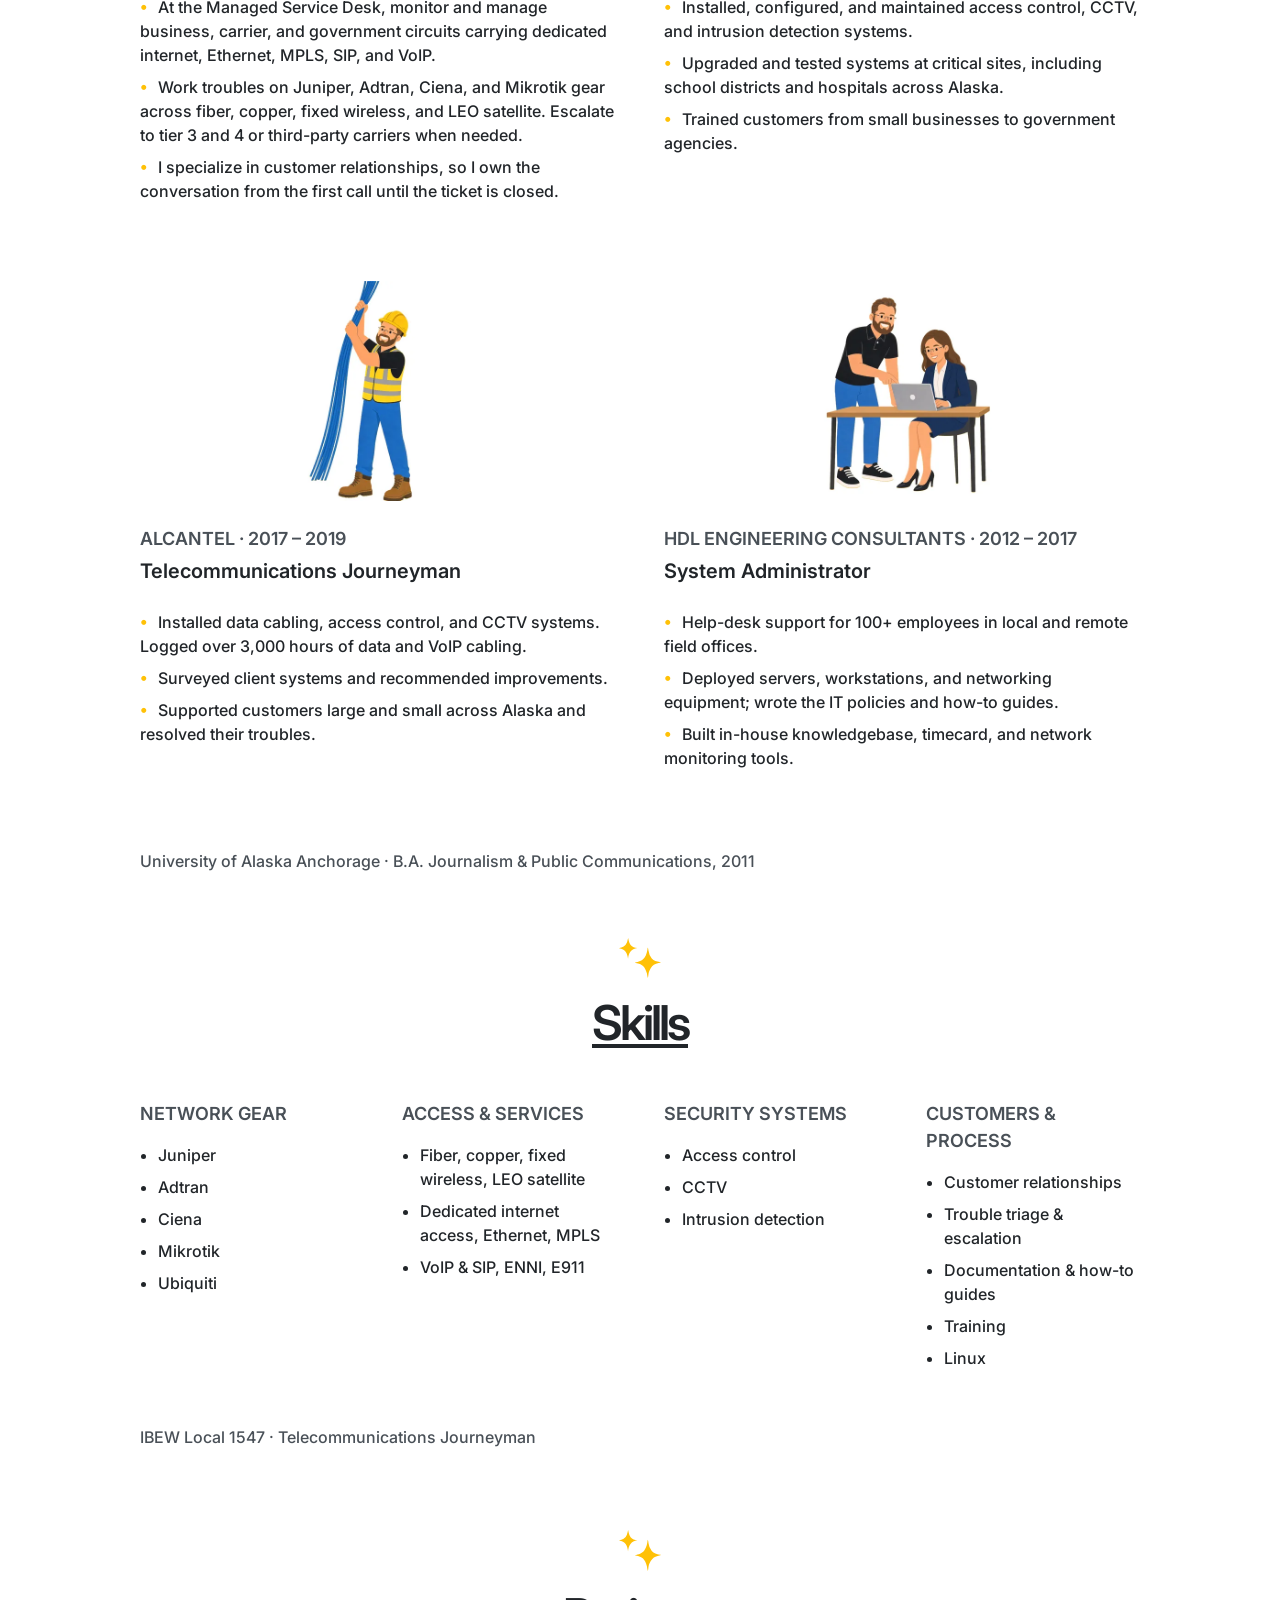
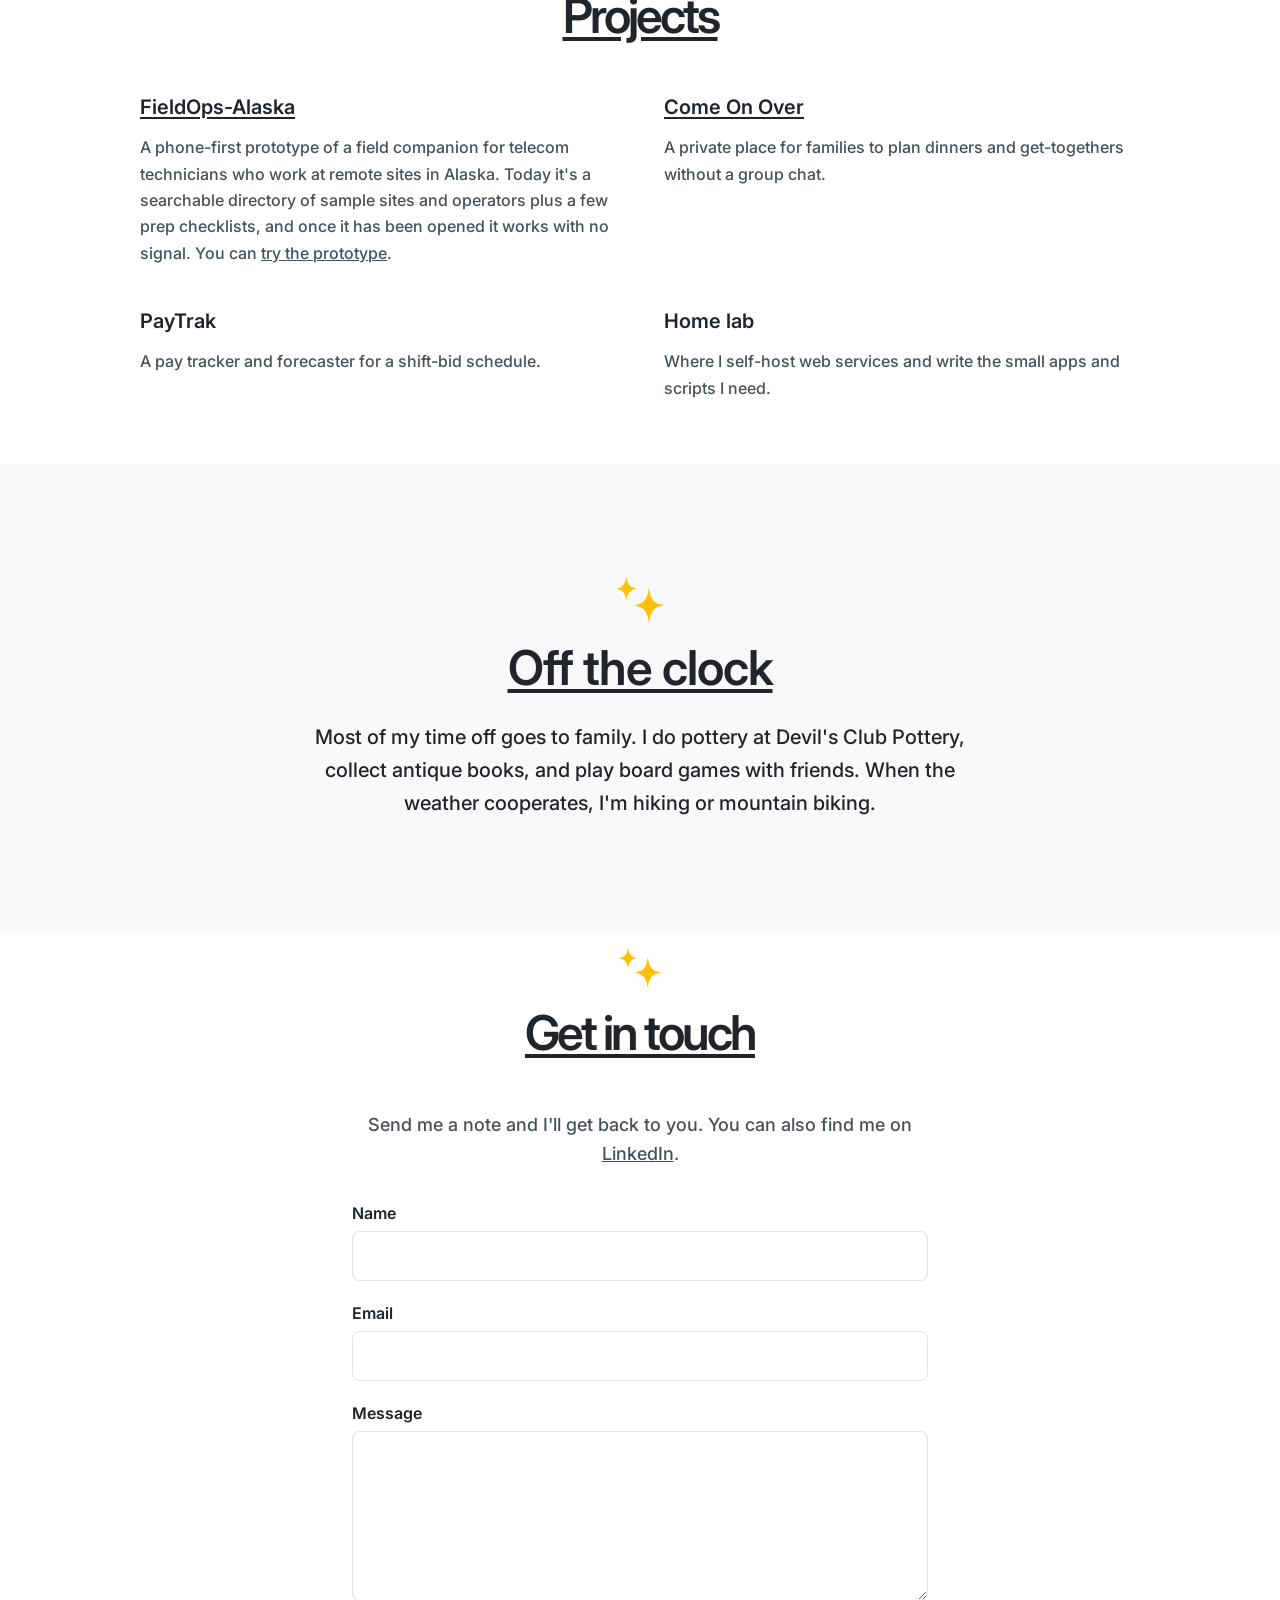
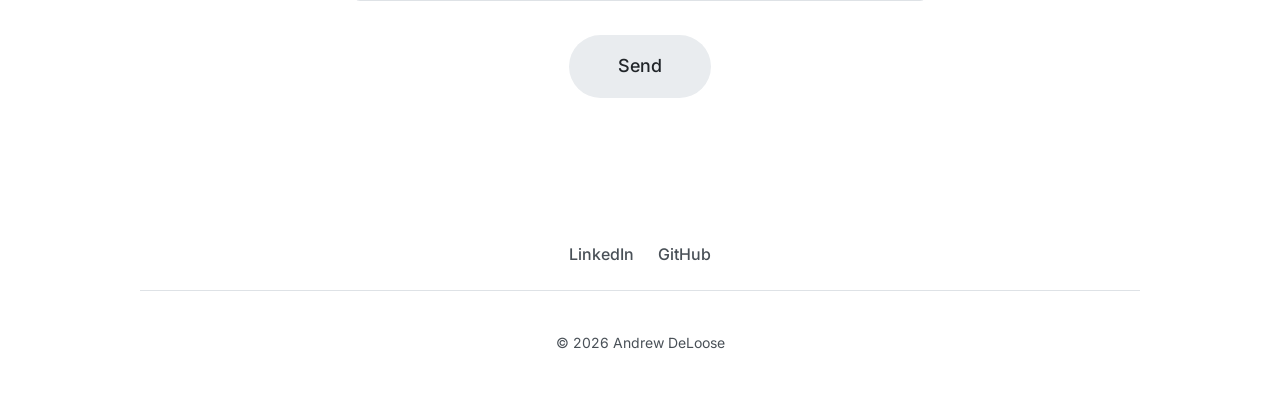
==== commit 641de366: "Add Come On Over and PayTrak to Projects Projects now lists four entries: FieldOps-Alaska, Come On O" ====
--- a/index.html
+++ b/index.html
@@ -218,6 +218,14 @@
 						<p>A phone-first prototype of a field companion for telecom technicians who work at remote sites in Alaska. Today it's a searchable directory of sample sites and operators plus a few prep checklists, and once it has been opened it works with no signal. You can <a href="https://fieldops-alaska.andy-deloose.workers.dev/">try the prototype</a>.</p>
 					</article>
 					<article class="project">
+						<h3><a href="https://come-on-over.com/">Come On Over</a></h3>
+						<p>A private place for families to plan dinners and get-togethers without a group chat.</p>
+					</article>
+					<article class="project">
+						<h3>PayTrak</h3>
+						<p>A pay tracker and forecaster for a shift-bid schedule.</p>
+					</article>
+					<article class="project">
 						<h3>Home lab</h3>
 						<p>Where I self-host web services and write the small apps and scripts I need.</p>
 					</article>
--- a/css/site.css
+++ b/css/site.css
@@ -202,6 +202,7 @@
 	.job { width: 50%; }
 	.skill { width: 50%; }
 	.project { width: 50%; }
+	.projects .row { row-gap: 2.5rem; }
 	.offclock-text { width: 66.66666667%; }
 }
 @media (min-width: 992px) {
